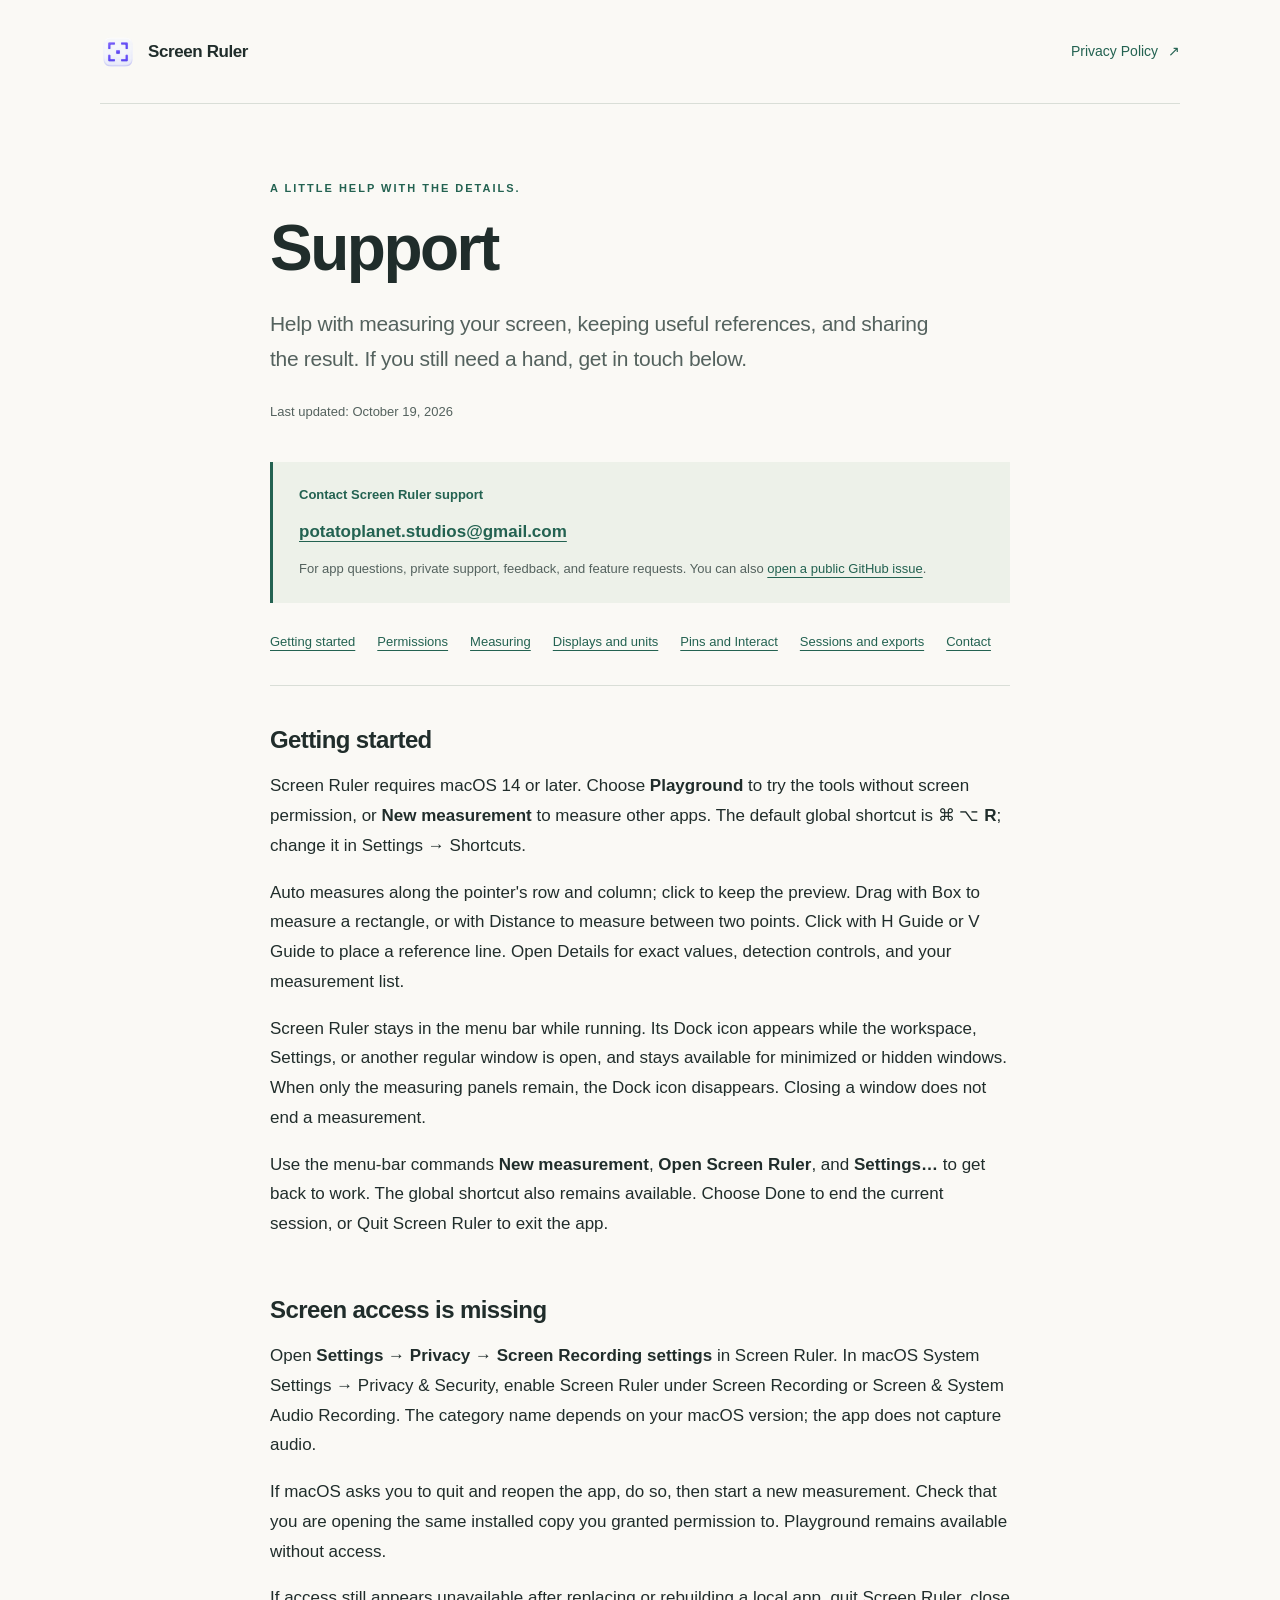
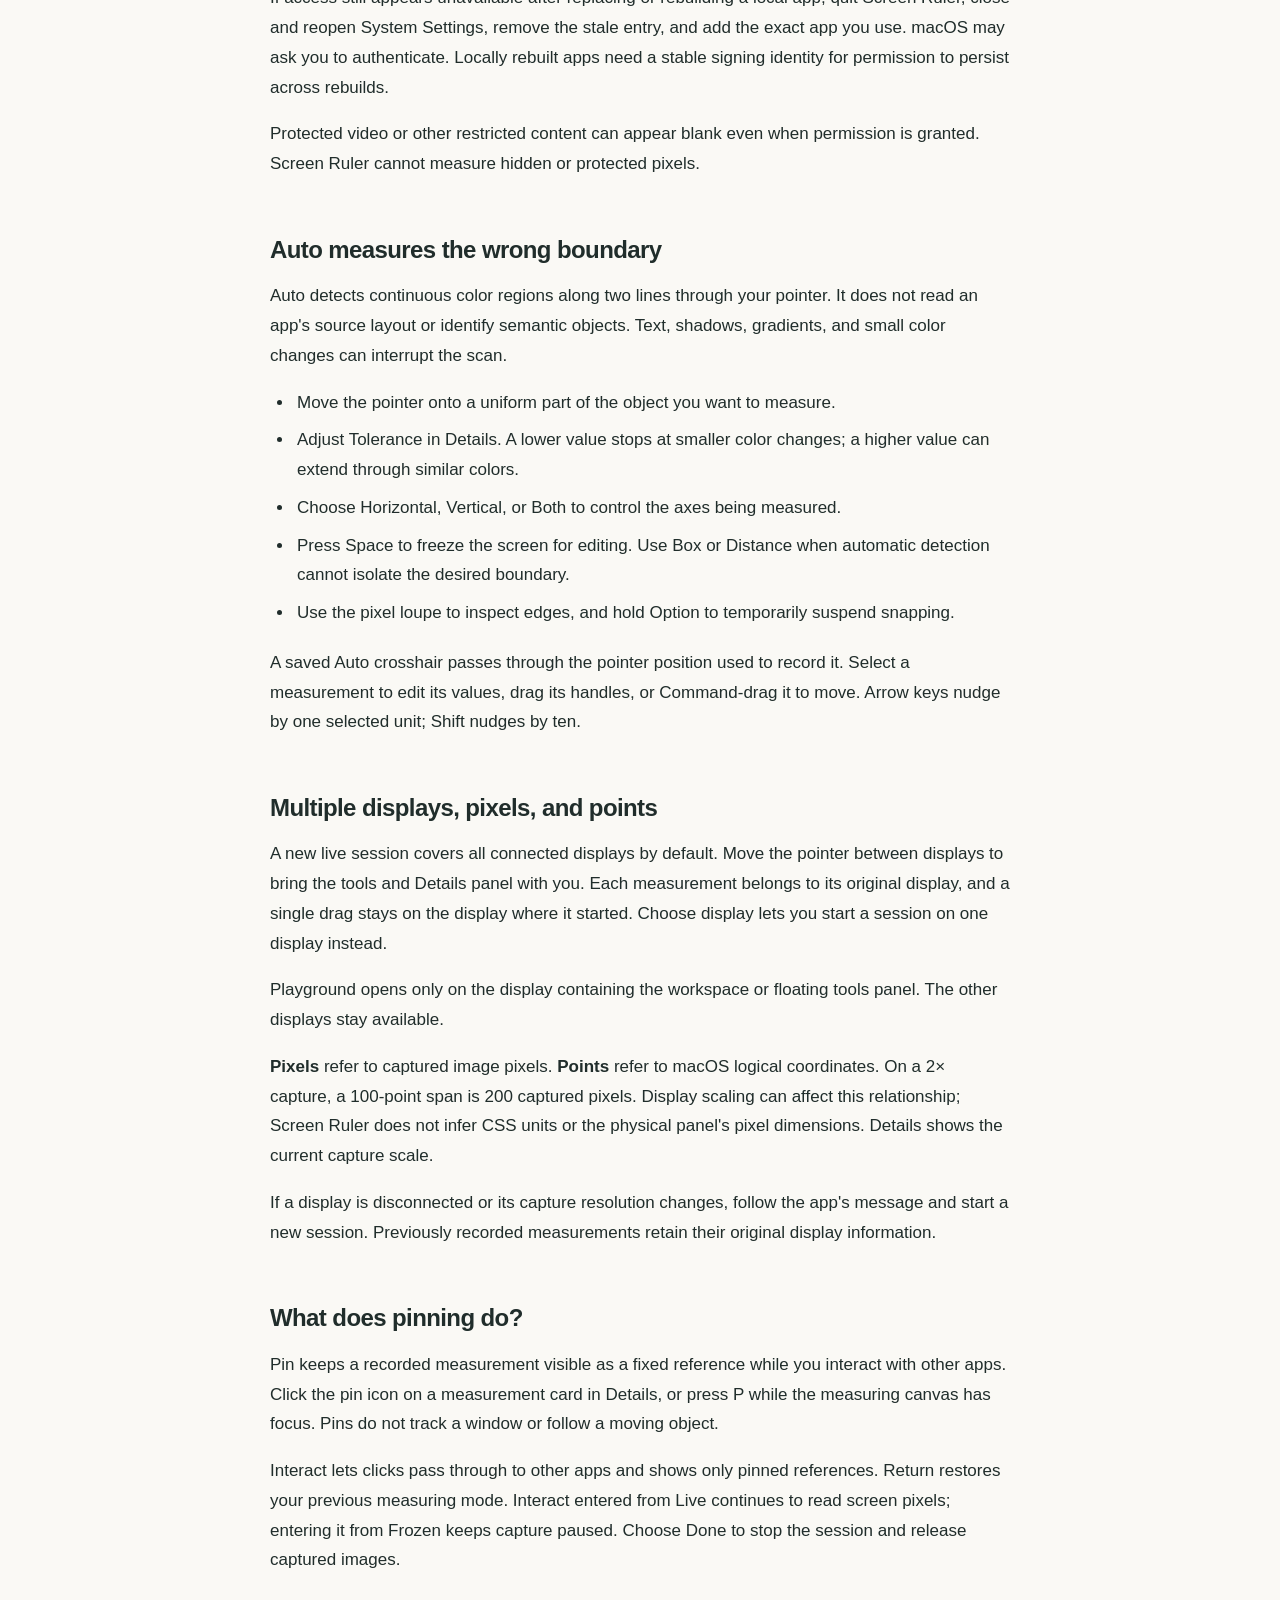
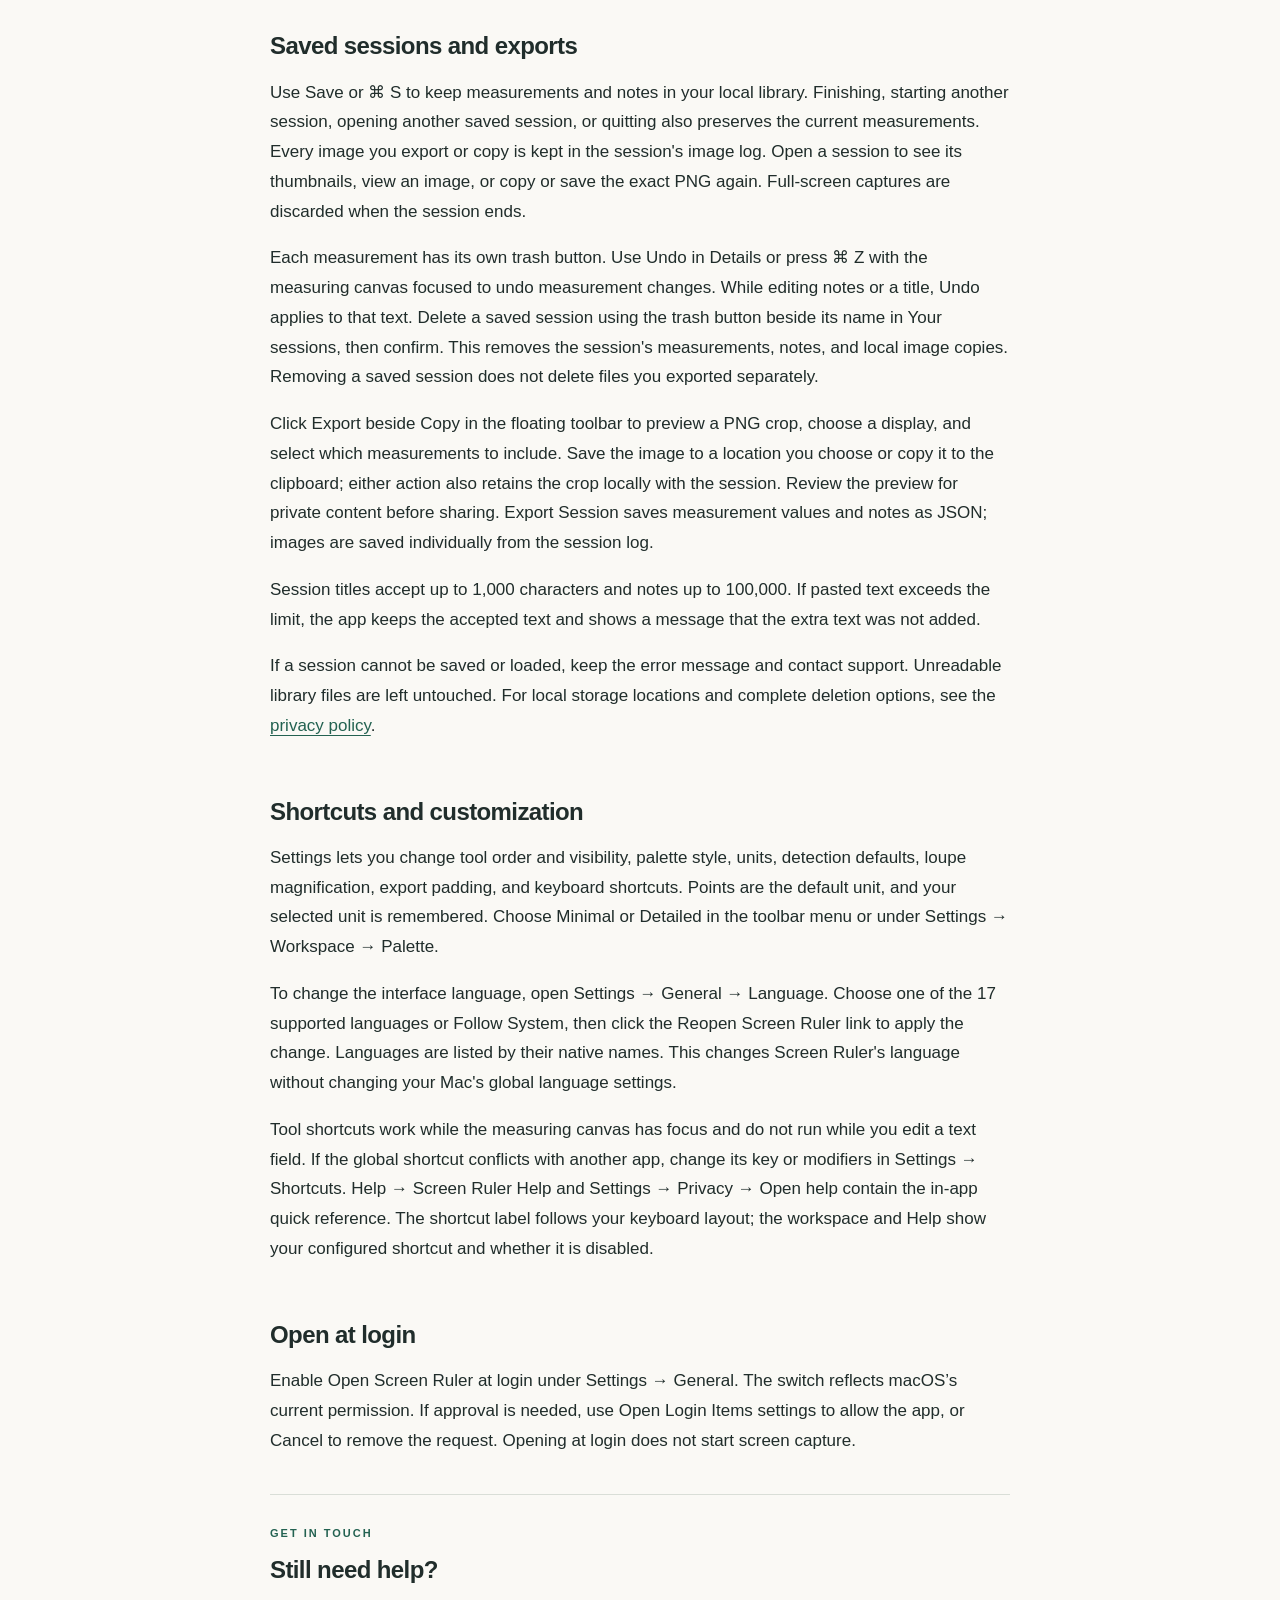
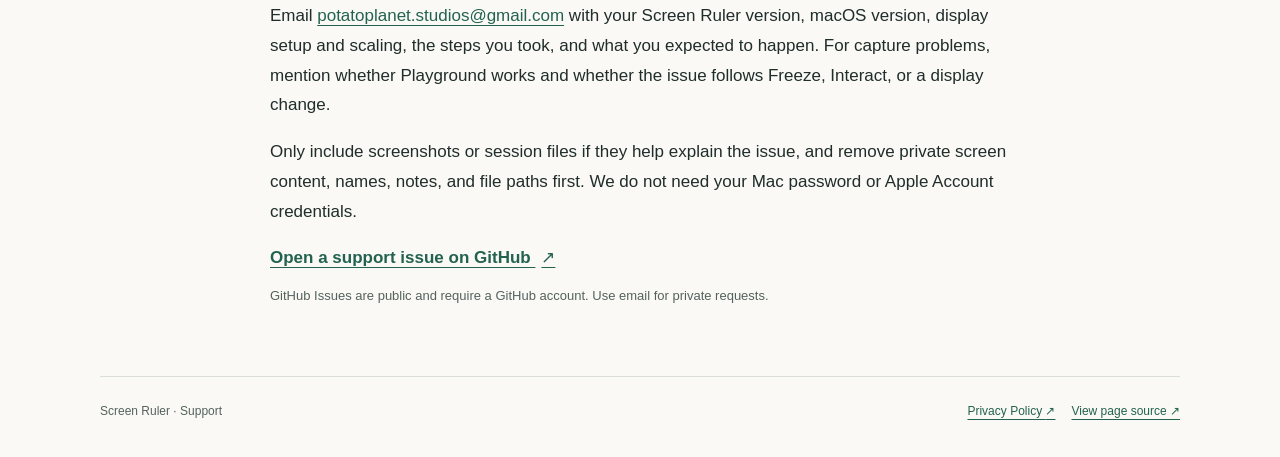
==== support.html @ a97a61b5 "Update support instructions for Details and review fixes" ====
<!doctype html>
<html lang="en">
  <head>
    <meta charset="utf-8">
    <meta name="viewport" content="width=device-width, initial-scale=1">
    <meta name="description" content="Get help with Screen Ruler for macOS: screen permissions, automatic measurements, multiple displays, pins, saved sessions, and exports.">
    <meta name="color-scheme" content="light">
    <title>Support · Screen Ruler</title>
    <link rel="canonical" href="https://potatoplaneta.github.io/screen-ruler-privacy/support.html">
    <link rel="icon" type="image/png" sizes="32x32" href="favicon-32.png?v=datum-1">
    <link rel="icon" type="image/png" sizes="16x16" href="favicon-16.png?v=datum-1">
    <link rel="stylesheet" href="styles.css">
  </head>
  <body>
    <a class="skip-link" href="#support">Skip to support</a>
    <header class="site-header">
      <a class="brand" href="./" aria-label="Screen Ruler privacy policy home">
        <img src="app-icon.png?v=datum-1" srcset="app-icon.png?v=datum-1 1x, app-icon-512.png?v=datum-1 2x" alt="" width="36" height="36">
        <span>Screen Ruler</span>
      </a>
      <a class="header-link" href="./">Privacy Policy <span aria-hidden="true">↗</span></a>
    </header>
    <main id="support">
      <div class="introduction">
        <p class="eyebrow">A LITTLE HELP WITH THE DETAILS.</p>
        <h1>Support</h1>
        <p class="lead">Help with measuring your screen, keeping useful references, and sharing the result. If you still need a hand, get in touch below.</p>
        <p class="updated">Last updated: <time datetime="2026-10-19">October 19, 2026</time></p>
      </div>
      <aside class="overview" aria-label="Contact support">
        <p>Contact Screen Ruler support</p>
        <a class="contact-link" href="mailto:potatoplanet.studios@gmail.com?subject=Screen%20Ruler%20support">potatoplanet.studios@gmail.com</a>
        <p class="contact-note">For app questions, private support, feedback, and feature requests. You can also <a href="https://github.com/potatoplaneta/screen-ruler-privacy/issues/new?title=Screen%20Ruler%20support">open a public GitHub issue</a>.</p>
      </aside>
      <nav class="contents" aria-label="Support topics">
        <a href="#getting-started">Getting started</a>
        <a href="#permissions">Permissions</a>
        <a href="#measurement">Measuring</a>
        <a href="#displays">Displays and units</a>
        <a href="#pins">Pins and Interact</a>
        <a href="#sessions">Sessions and exports</a>
        <a href="#contact">Contact</a>
      </nav>
      <section id="getting-started">
        <h2>Getting started</h2>
        <p>Screen Ruler requires macOS 14 or later. Choose <strong>Playground</strong> to try the tools without screen permission, or <strong>New measurement</strong> to measure other apps. The default global shortcut is <strong>⌘ ⌥ R</strong>; change it in Settings → Shortcuts.</p>
        <p>Auto measures along the pointer's row and column; click to keep the preview. Drag with Box to measure a rectangle, or with Distance to measure between two points. Click with H Guide or V Guide to place a reference line. Open Details for exact values, detection controls, and your measurement list.</p>
        <p>Screen Ruler stays in the menu bar while running. Its Dock icon appears while the workspace, Settings, or another regular window is open, and stays available for minimized or hidden windows. When only the measuring panels remain, the Dock icon disappears. Closing a window does not end a measurement.</p>
        <p>Use the menu-bar commands <strong>New measurement</strong>, <strong>Open Screen Ruler</strong>, and <strong>Settings…</strong> to get back to work. The global shortcut also remains available. Choose Done to end the current session, or Quit Screen Ruler to exit the app.</p>
      </section>
      <section id="permissions">
        <h2>Screen access is missing</h2>
        <p>Open <strong>Settings → Privacy → Screen Recording settings</strong> in Screen Ruler. In macOS System Settings → Privacy &amp; Security, enable Screen Ruler under Screen Recording or Screen &amp; System Audio Recording. The category name depends on your macOS version; the app does not capture audio.</p>
        <p>If macOS asks you to quit and reopen the app, do so, then start a new measurement. Check that you are opening the same installed copy you granted permission to. Playground remains available without access.</p>
        <p>If access still appears unavailable after replacing or rebuilding a local app, quit Screen Ruler, close and reopen System Settings, remove the stale entry, and add the exact app you use. macOS may ask you to authenticate. Locally rebuilt apps need a stable signing identity for permission to persist across rebuilds.</p>
        <p>Protected video or other restricted content can appear blank even when permission is granted. Screen Ruler cannot measure hidden or protected pixels.</p>
      </section>
      <section id="measurement">
        <h2>Auto measures the wrong boundary</h2>
        <p>Auto detects continuous color regions along two lines through your pointer. It does not read an app's source layout or identify semantic objects. Text, shadows, gradients, and small color changes can interrupt the scan.</p>
        <ul>
          <li>Move the pointer onto a uniform part of the object you want to measure.</li>
          <li>Adjust Tolerance in Details. A lower value stops at smaller color changes; a higher value can extend through similar colors.</li>
          <li>Choose Horizontal, Vertical, or Both to control the axes being measured.</li>
          <li>Press Space to freeze the screen for editing. Use Box or Distance when automatic detection cannot isolate the desired boundary.</li>
          <li>Use the pixel loupe to inspect edges, and hold Option to temporarily suspend snapping.</li>
        </ul>
        <p>A saved Auto crosshair passes through the pointer position used to record it. Select a measurement to edit its values, drag its handles, or Command-drag it to move. Arrow keys nudge by one selected unit; Shift nudges by ten.</p>
      </section>
      <section id="displays">
        <h2>Multiple displays, pixels, and points</h2>
        <p>A new live session covers all connected displays by default. Move the pointer between displays to bring the tools and Details panel with you. Each measurement belongs to its original display, and a single drag stays on the display where it started. Choose display lets you start a session on one display instead.</p>
        <p>Playground opens only on the display containing the workspace or floating tools panel. The other displays stay available.</p>
        <p><strong>Pixels</strong> refer to captured image pixels. <strong>Points</strong> refer to macOS logical coordinates. On a 2× capture, a 100-point span is 200 captured pixels. Display scaling can affect this relationship; Screen Ruler does not infer CSS units or the physical panel's pixel dimensions. Details shows the current capture scale.</p>
        <p>If a display is disconnected or its capture resolution changes, follow the app's message and start a new session. Previously recorded measurements retain their original display information.</p>
      </section>
      <section id="pins">
        <h2>What does pinning do?</h2>
        <p>Pin keeps a recorded measurement visible as a fixed reference while you interact with other apps. Click the pin icon on a measurement card in Details, or press P while the measuring canvas has focus. Pins do not track a window or follow a moving object.</p>
        <p>Interact lets clicks pass through to other apps and shows only pinned references. Return restores your previous measuring mode. Interact entered from Live continues to read screen pixels; entering it from Frozen keeps capture paused. Choose Done to stop the session and release captured images.</p>
      </section>
      <section id="sessions">
        <h2>Saved sessions and exports</h2>
        <p>Use Save or ⌘ S to keep measurements and notes in your local library. Finishing, starting another session, opening another saved session, or quitting also preserves the current measurements. Every image you export or copy is kept in the session's image log. Open a session to see its thumbnails, view an image, or copy or save the exact PNG again. Full-screen captures are discarded when the session ends.</p>
        <p>Each measurement has its own trash button. Use Undo in Details or press ⌘ Z with the measuring canvas focused to undo measurement changes. While editing notes or a title, Undo applies to that text. Delete a saved session using the trash button beside its name in Your sessions, then confirm. This removes the session's measurements, notes, and local image copies. Removing a saved session does not delete files you exported separately.</p>
        <p>Click Export beside Copy in the floating toolbar to preview a PNG crop, choose a display, and select which measurements to include. Save the image to a location you choose or copy it to the clipboard; either action also retains the crop locally with the session. Review the preview for private content before sharing. Export Session saves measurement values and notes as JSON; images are saved individually from the session log.</p>
        <p>Session titles accept up to 1,000 characters and notes up to 100,000. If pasted text exceeds the limit, the app keeps the accepted text and shows a message that the extra text was not added.</p>
        <p>If a session cannot be saved or loaded, keep the error message and contact support. Unreadable library files are left untouched. For local storage locations and complete deletion options, see the <a href="./#your-choices">privacy policy</a>.</p>
      </section>
      <section id="shortcuts">
        <h2>Shortcuts and customization</h2>
        <p>Settings lets you change tool order and visibility, palette style, units, detection defaults, loupe magnification, export padding, and keyboard shortcuts. Points are the default unit, and your selected unit is remembered. Choose Minimal or Detailed in the toolbar menu or under Settings → Workspace → Palette.</p>
        <p>To change the interface language, open Settings → General → Language. Choose one of the 17 supported languages or Follow System, then click the Reopen Screen Ruler link to apply the change. Languages are listed by their native names. This changes Screen Ruler's language without changing your Mac's global language settings.</p>
        <p>Tool shortcuts work while the measuring canvas has focus and do not run while you edit a text field. If the global shortcut conflicts with another app, change its key or modifiers in Settings → Shortcuts. Help → Screen Ruler Help and Settings → Privacy → Open help contain the in-app quick reference. The shortcut label follows your keyboard layout; the workspace and Help show your configured shortcut and whether it is disabled.</p>
      </section>
      <section id="login">
        <h2>Open at login</h2>
        <p>Enable Open Screen Ruler at login under Settings → General. The switch reflects macOS’s current permission. If approval is needed, use Open Login Items settings to allow the app, or Cancel to remove the request. Opening at login does not start screen capture.</p>
      </section>
      <section id="contact" class="contact">
        <p class="eyebrow">GET IN TOUCH</p>
        <h2>Still need help?</h2>
        <p>Email <a href="mailto:potatoplanet.studios@gmail.com?subject=Screen%20Ruler%20support">potatoplanet.studios@gmail.com</a> with your Screen Ruler version, macOS version, display setup and scaling, the steps you took, and what you expected to happen. For capture problems, mention whether Playground works and whether the issue follows Freeze, Interact, or a display change.</p>
        <p>Only include screenshots or session files if they help explain the issue, and remove private screen content, names, notes, and file paths first. We do not need your Mac password or Apple Account credentials.</p>
        <a class="contact-link" href="https://github.com/potatoplaneta/screen-ruler-privacy/issues/new?title=Screen%20Ruler%20support">Open a support issue on GitHub <span aria-hidden="true">↗</span></a>
        <p class="contact-note">GitHub Issues are public and require a GitHub account. Use email for private requests.</p>
      </section>
    </main>
    <footer class="site-footer">
      <span>Screen Ruler · Support</span>
      <div class="footer-links">
        <a href="./">Privacy Policy <span aria-hidden="true">↗</span></a>
        <a href="https://github.com/potatoplaneta/screen-ruler-privacy">View page source <span aria-hidden="true">↗</span></a>
      </div>
    </footer>
  </body>
</html>
---- styles.css ----
:root {
  color-scheme: light;
  --paper: #faf9f5;
  --ink: #202d2b;
  --muted: #54625e;
  --accent: #236251;
  --line: #d9ded7;
  font-family: -apple-system, BlinkMacSystemFont, "Segoe UI", sans-serif;
  background: var(--paper);
  color: var(--ink);
  font-synthesis: none;
}

* { box-sizing: border-box; }
body { margin: 0; font-size: 17px; line-height: 1.75; }
a { color: var(--accent); text-underline-offset: 4px; text-decoration-thickness: 1px; }
a:hover { text-decoration-thickness: 2px; }
a:focus-visible { outline: 3px solid var(--accent); outline-offset: 5px; border-radius: 2px; }
.site-header, .site-footer { width: min(1080px, calc(100% - 64px)); margin: 0 auto; display: flex; align-items: center; justify-content: space-between; gap: 24px; }
.site-header { min-height: 104px; border-bottom: 1px solid var(--line); }
.brand { display: inline-flex; align-items: center; gap: 12px; color: var(--ink); font-weight: 650; letter-spacing: -.4px; text-decoration: none; }
.brand img { display: block; }
.header-link { font-size: 14px; text-decoration: none; }
.header-link span, .contact-link span { margin-left: 6px; }
main { width: min(740px, calc(100% - 48px)); margin: 0 auto; }
.introduction { padding-top: 76px; }
.eyebrow { margin: 0 0 16px; color: var(--accent); font-size: 11px; line-height: 1.5; font-weight: 750; letter-spacing: 2px; }
h1 { margin: 0 0 24px; font-size: clamp(40px, 7vw, 64px); line-height: 1.1; font-weight: 650; letter-spacing: -2.5px; }
.lead { max-width: 690px; margin: 0 0 25px; color: var(--muted); font-size: 21px; line-height: 1.65; letter-spacing: -.3px; }
.updated { margin: 0; color: var(--muted); font-size: 13px; }
.overview { margin: 38px 0 28px; padding: 22px 26px; background: #edf1e9; border-left: 3px solid var(--accent); }
.overview > p:first-child { margin: 0 0 10px; font-size: 13px; font-weight: 750; color: var(--accent); }
.overview .contact-note { margin: 12px 0 0; }
.overview ul { margin: 0; padding-left: 20px; font-size: 15px; }
.overview li { padding-left: 2px; margin: 4px 0; }
.contents { display: flex; flex-wrap: wrap; gap: 10px 22px; padding: 0 0 31px; border-bottom: 1px solid var(--line); font-size: 13px; }
section { padding-top: 38px; scroll-margin-top: 24px; }
h2 { margin: 0 0 15px; font-size: 24px; font-weight: 650; line-height: 1.35; letter-spacing: -.6px; }
section p { margin: 0 0 17px; }
section ul { margin: 0 0 20px; padding-left: 24px; }
section li { margin: 8px 0; padding-left: 3px; }
strong { font-weight: 650; }
code { font-size: .83em; font-family: ui-monospace, SFMono-Regular, Consolas, monospace; background: #eceee8; border-radius: 3px; padding: 2px 4px; overflow-wrap: anywhere; }
.contact { margin: 39px 0 68px; padding: 30px 0 0; border-top: 1px solid var(--line); }
.contact .eyebrow { margin-bottom: 12px; }
.contact-link { display: inline-block; font-weight: 650; }
.contact-note { margin-top: 12px; color: var(--muted); font-size: 13px; }
.site-footer { padding: 24px 0 35px; border-top: 1px solid var(--line); color: var(--muted); font-size: 12px; }
.footer-links { display: flex; flex-wrap: wrap; gap: 16px; }
.skip-link { position: absolute; top: 12px; left: 16px; padding: 8px 12px; z-index: 1; background: var(--paper); transform: translateY(-160%); }
.skip-link:focus { transform: translateY(0); }

@media (max-width: 600px) {
  body { font-size: 16px; }
  .site-header, .site-footer { width: calc(100% - 40px); }
  .site-header { min-height: 85px; gap: 12px; }
  .brand { font-size: 15px; gap: 9px; }
  .brand img { width: 29px; height: 29px; }
  .header-link { font-size: 12px; }
  main { width: calc(100% - 40px); }
  .introduction { padding-top: 46px; }
  h1 { letter-spacing: -1.7px; }
  .lead { font-size: 18px; }
  .overview { padding: 18px 20px; }
  h2 { font-size: 22px; }
  .contents { gap: 10px 19px; }
  .site-footer { align-items: flex-start; flex-direction: column; gap: 8px; }
}

@media print {
  :root { background: white; color: black; }
  body { font-size: 11pt; line-height: 1.5; }
  main { width: 100%; }
  .site-header, .site-footer, .contents, .skip-link { display: none; }
  .introduction { padding-top: 0; }
  h1 { font-size: 30pt; }
  .lead { font-size: 13pt; }
  section { padding-top: 18px; }
  h2 { font-size: 15pt; break-after: avoid; }
  .overview { break-inside: avoid; }
  a { color: black; }
  .contact { margin-bottom: 0; }
}
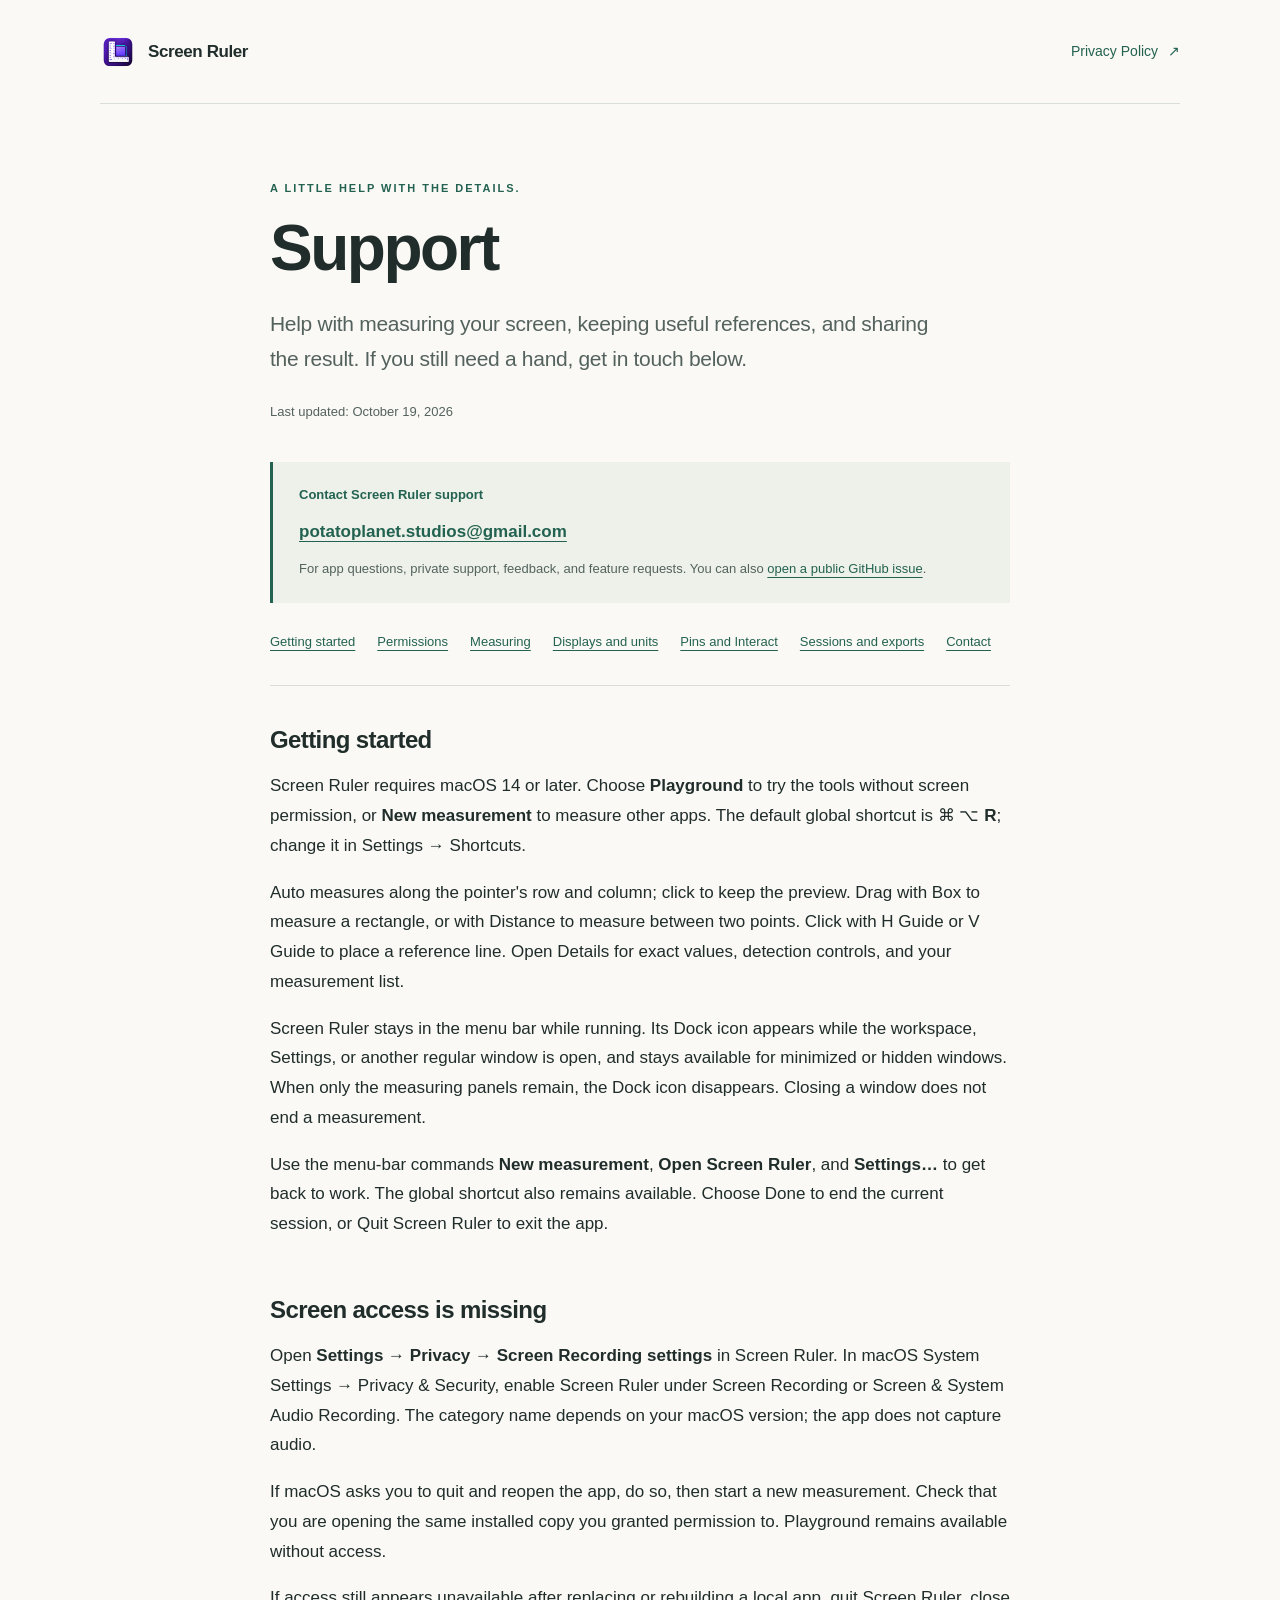
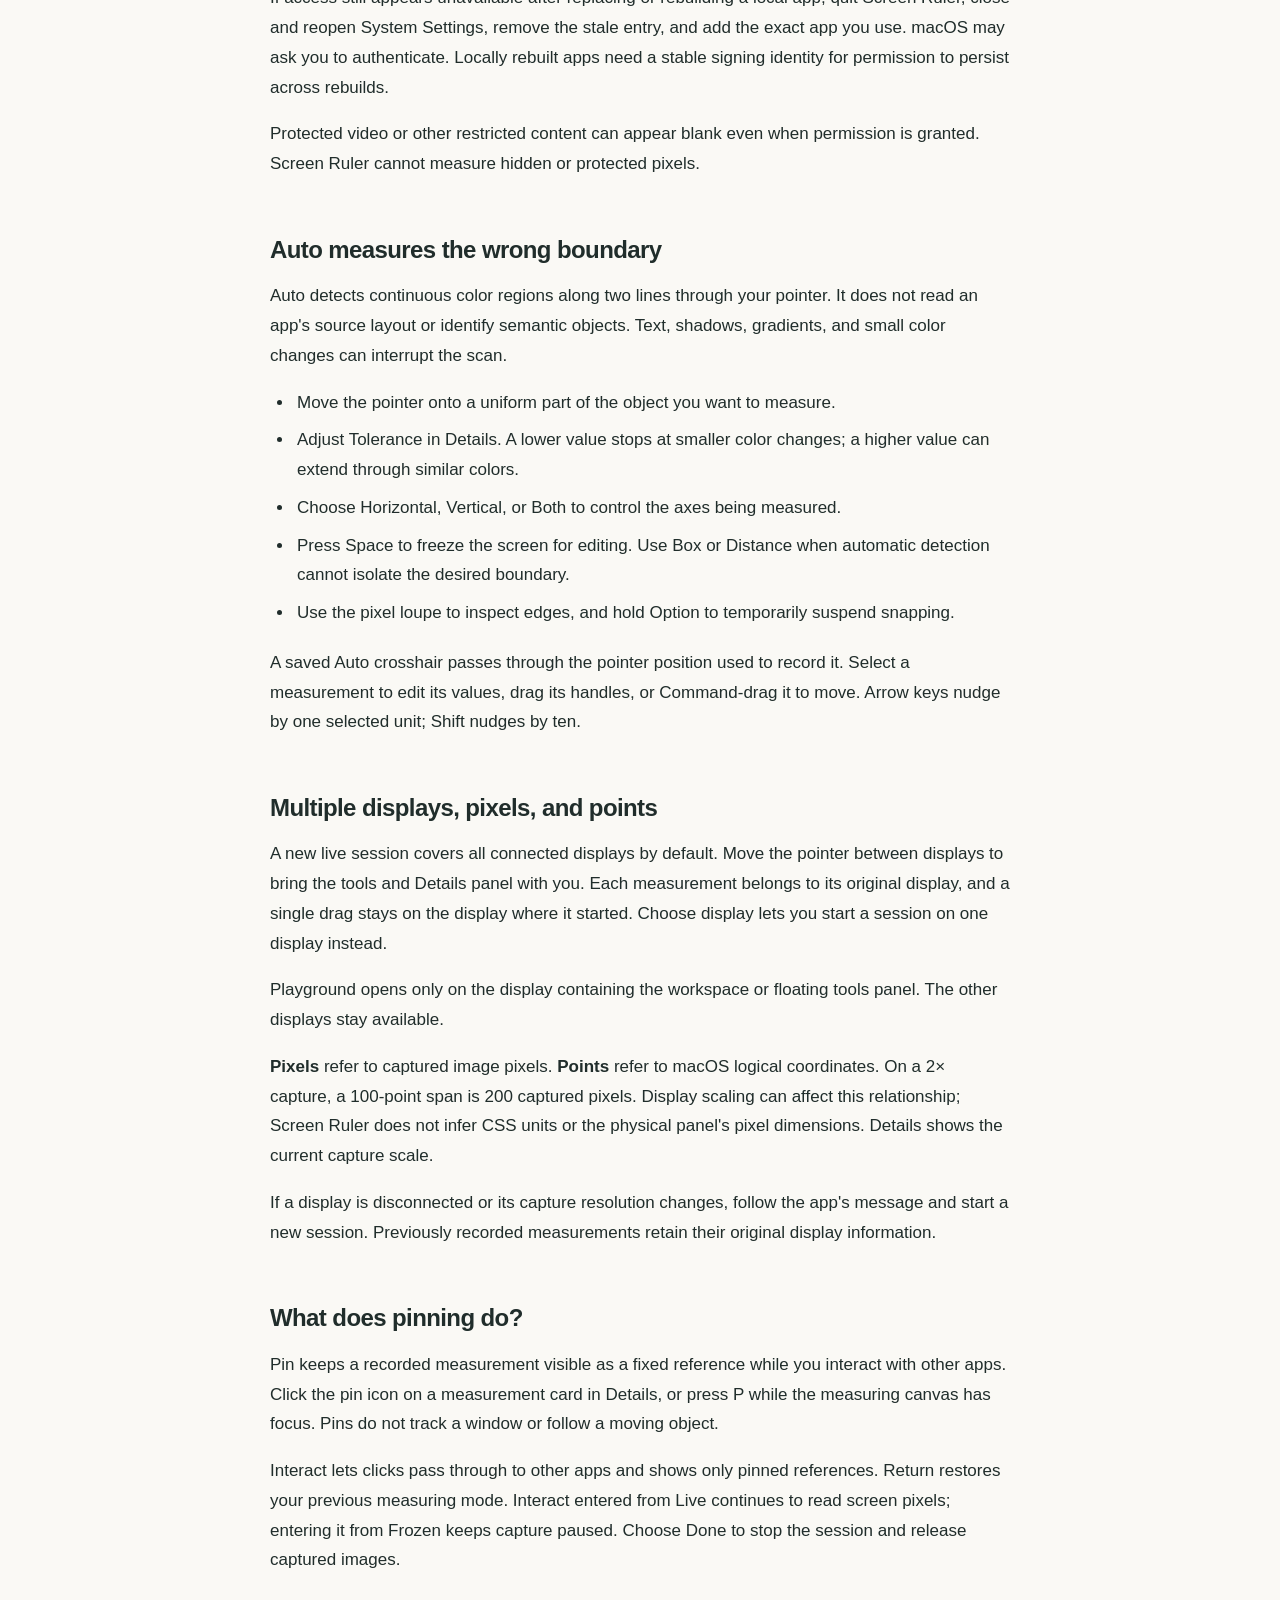
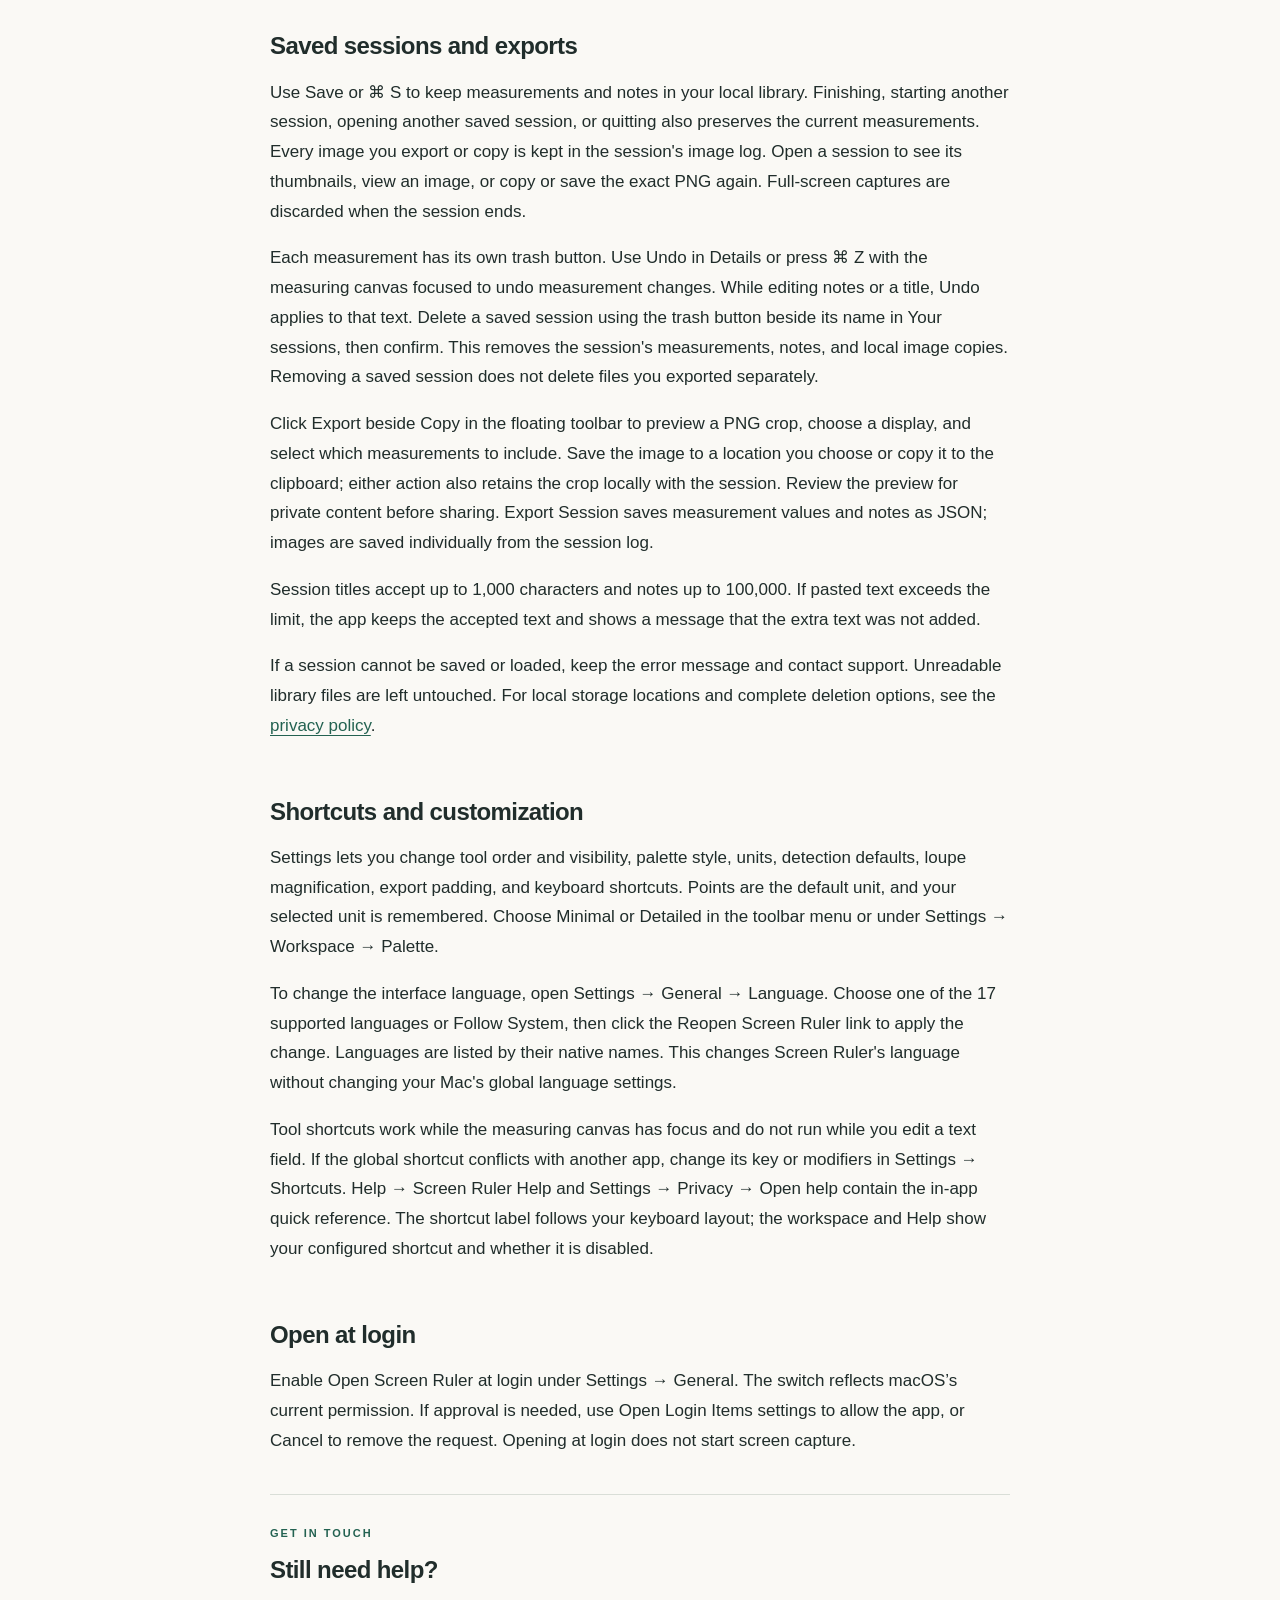
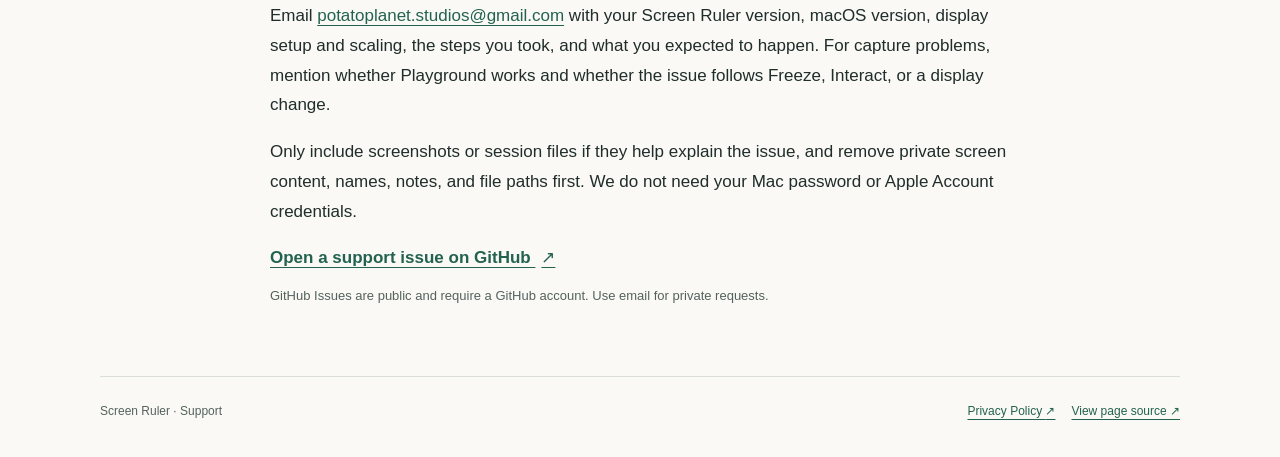
==== commit be268242: "Update site artwork to the balanced Datum Corner app icon Use the matching production 256/512 px ico" ====
--- a/support.html
+++ b/support.html
@@ -7,15 +7,15 @@
     <meta name="color-scheme" content="light">
     <title>Support · Screen Ruler</title>
     <link rel="canonical" href="https://potatoplaneta.github.io/screen-ruler-privacy/support.html">
-    <link rel="icon" type="image/png" sizes="32x32" href="favicon-32.png?v=datum-1">
-    <link rel="icon" type="image/png" sizes="16x16" href="favicon-16.png?v=datum-1">
+    <link rel="icon" type="image/png" sizes="32x32" href="favicon-32.png?v=datum-corner-2d">
+    <link rel="icon" type="image/png" sizes="16x16" href="favicon-16.png?v=datum-corner-2d">
     <link rel="stylesheet" href="styles.css">
   </head>
   <body>
     <a class="skip-link" href="#support">Skip to support</a>
     <header class="site-header">
       <a class="brand" href="./" aria-label="Screen Ruler privacy policy home">
-        <img src="app-icon.png?v=datum-1" srcset="app-icon.png?v=datum-1 1x, app-icon-512.png?v=datum-1 2x" alt="" width="36" height="36">
+        <img src="app-icon.png?v=datum-corner-2d" srcset="app-icon.png?v=datum-corner-2d 1x, app-icon-512.png?v=datum-corner-2d 2x" alt="" width="36" height="36">
         <span>Screen Ruler</span>
       </a>
       <a class="header-link" href="./">Privacy Policy <span aria-hidden="true">↗</span></a>
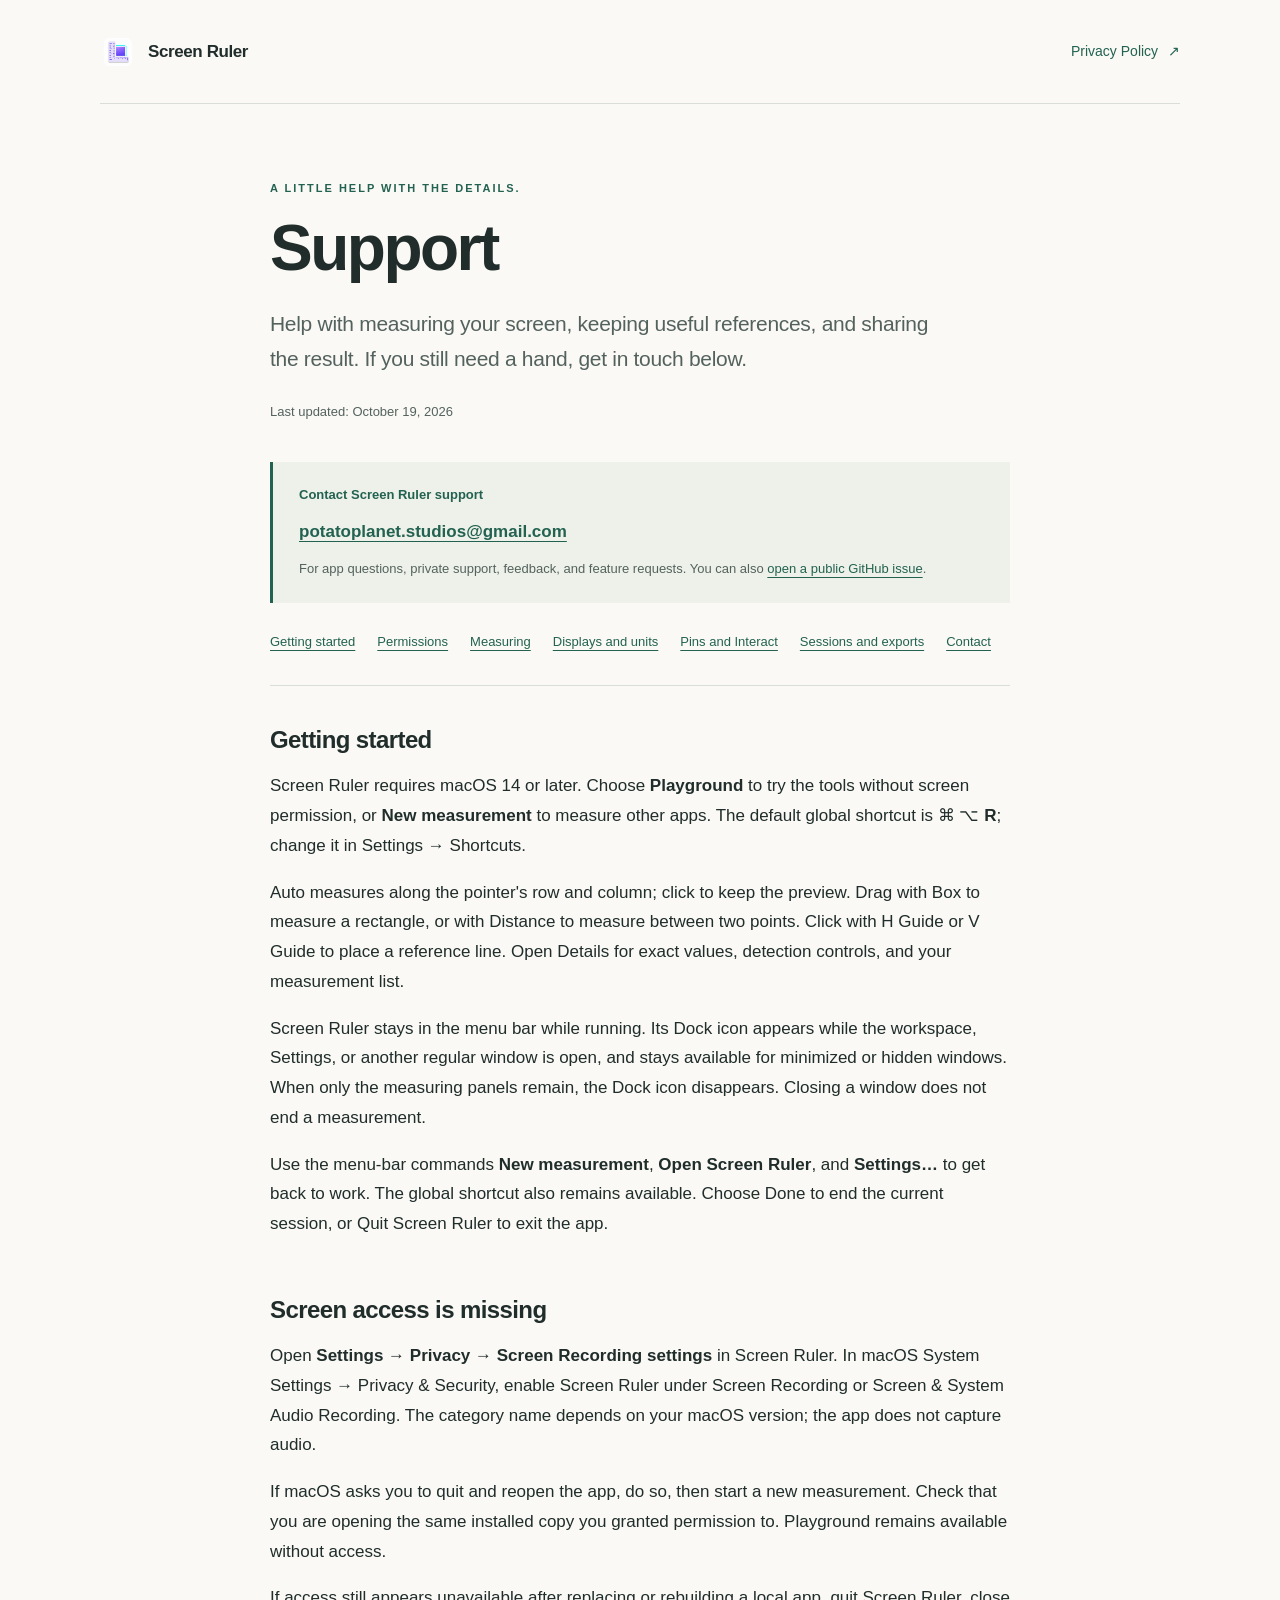
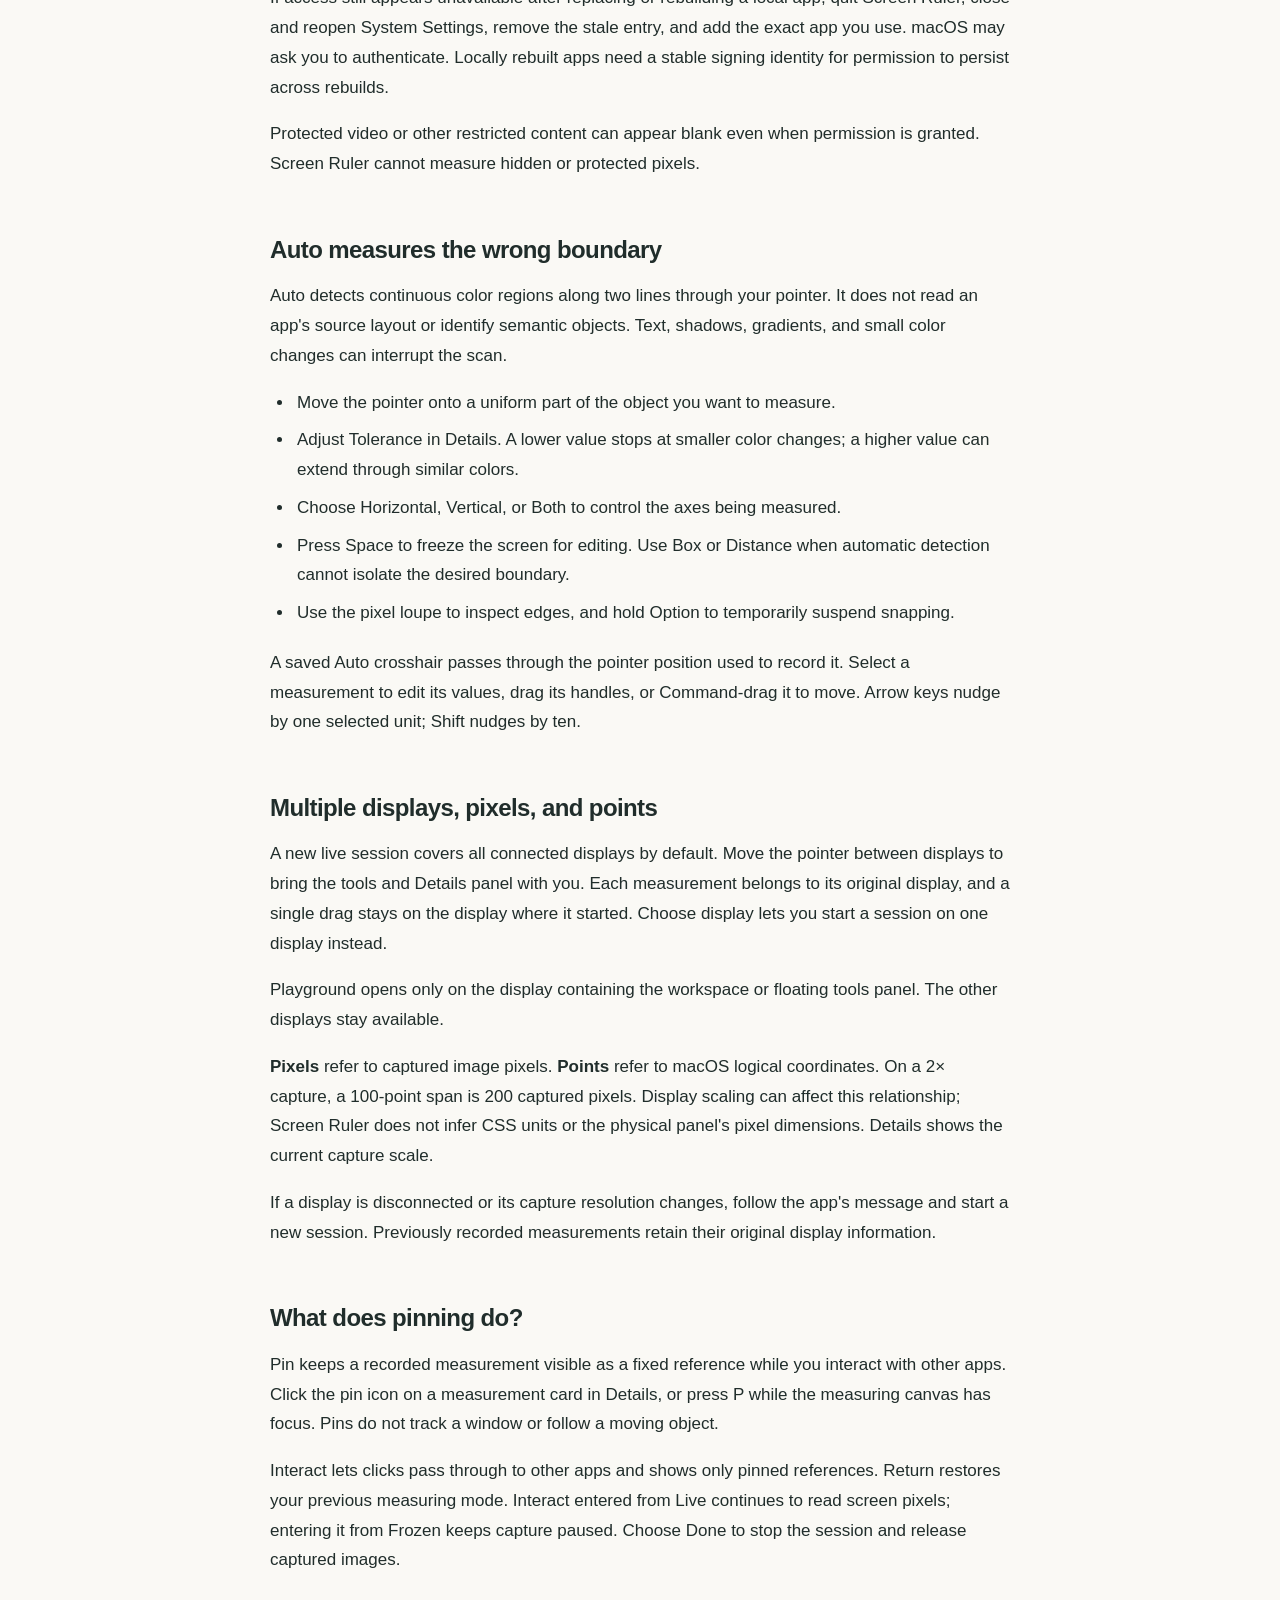
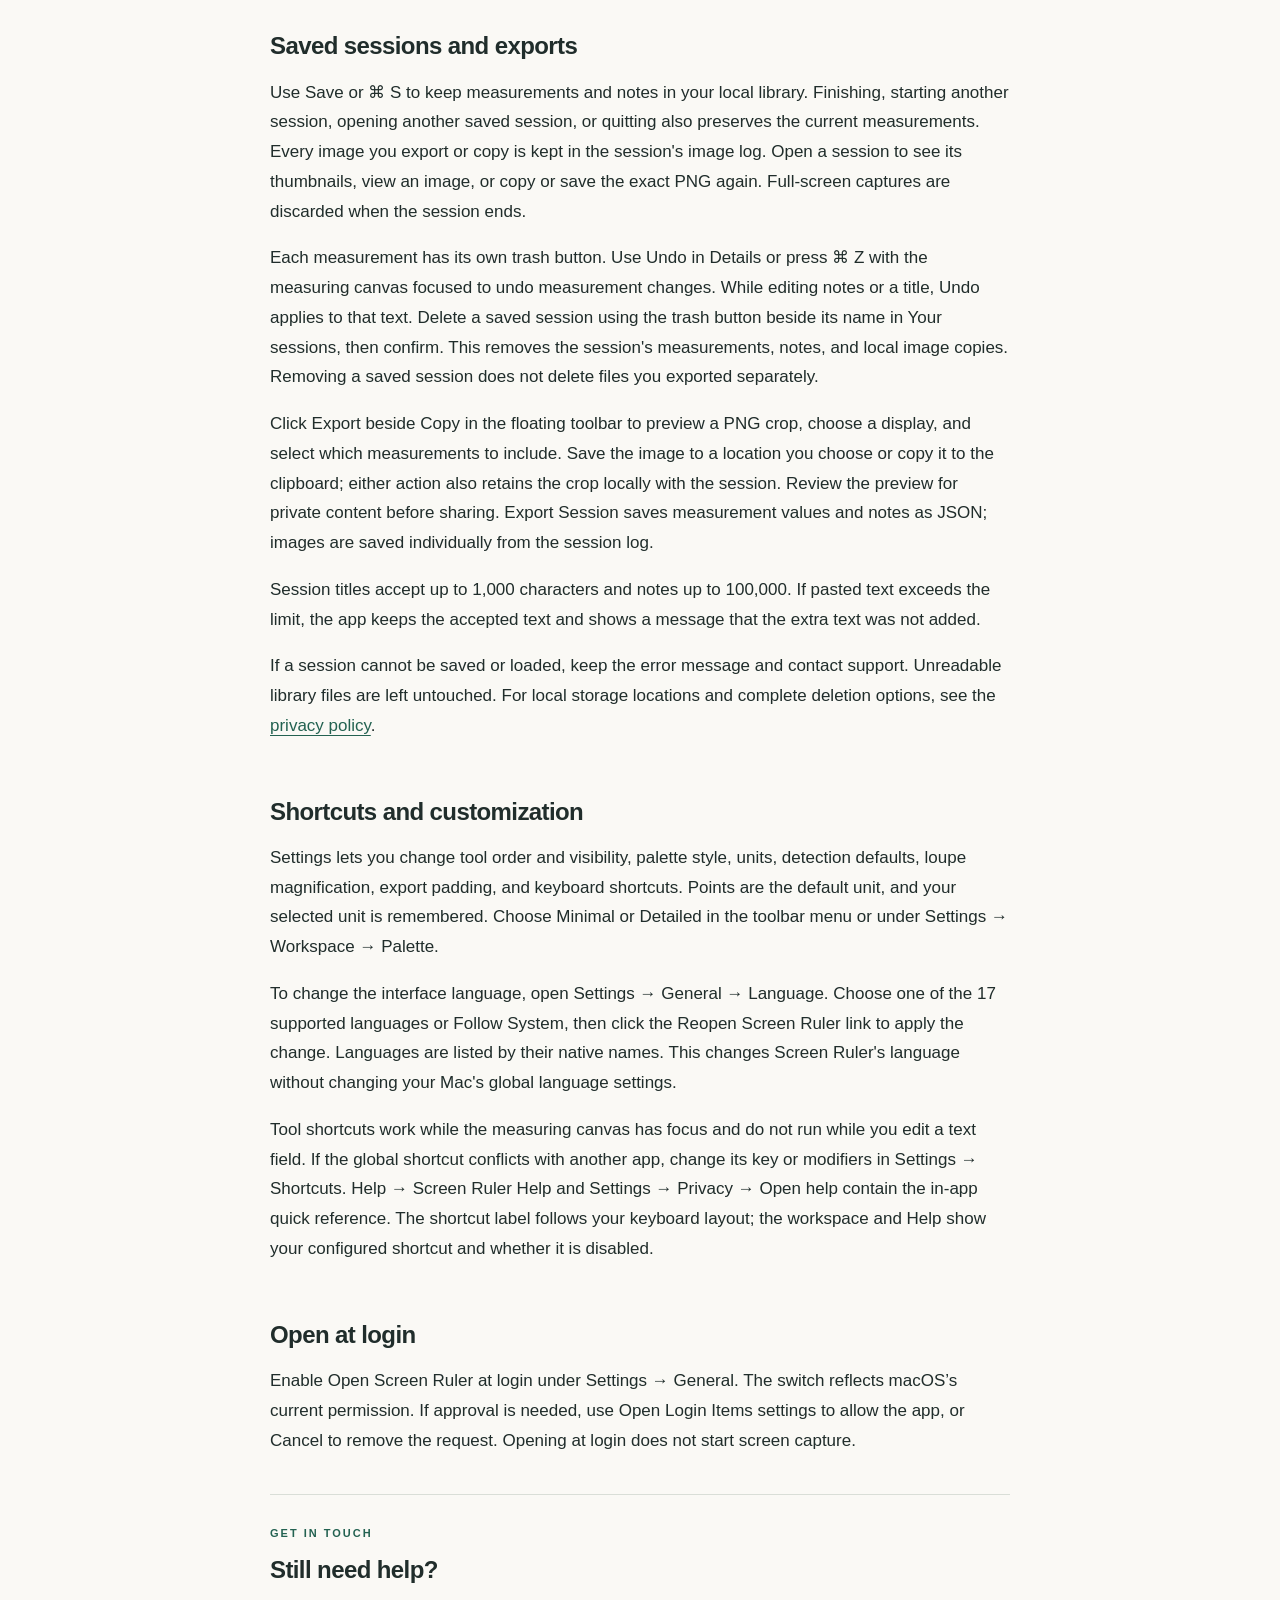
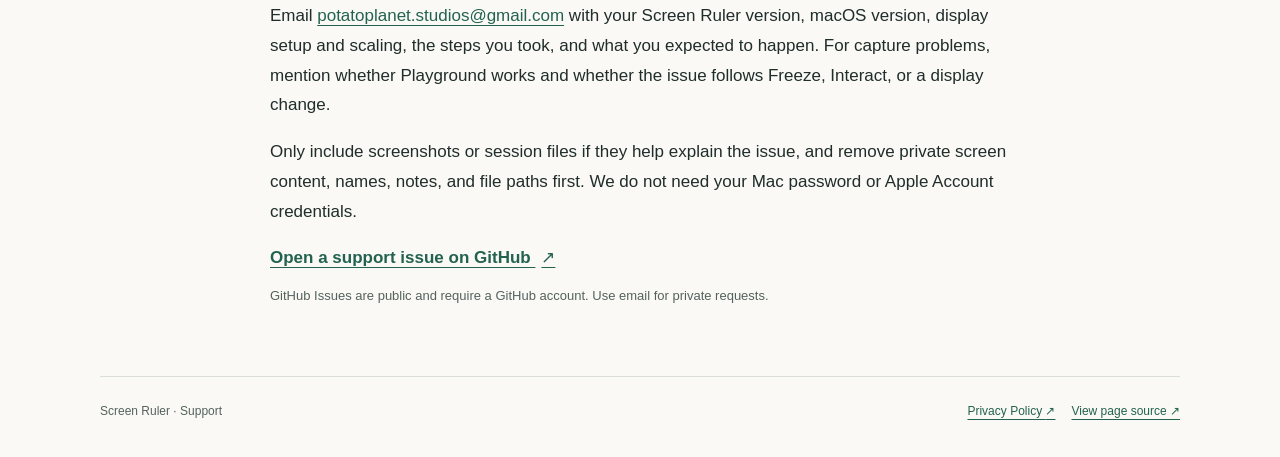
==== commit d5f33089: "Match website icons to the white and lavender app artwork Replace icons and favicons with the curren" ====
--- a/support.html
+++ b/support.html
@@ -7,15 +7,15 @@
     <meta name="color-scheme" content="light">
     <title>Support · Screen Ruler</title>
     <link rel="canonical" href="https://potatoplaneta.github.io/screen-ruler-privacy/support.html">
-    <link rel="icon" type="image/png" sizes="32x32" href="favicon-32.png?v=datum-corner-2d">
-    <link rel="icon" type="image/png" sizes="16x16" href="favicon-16.png?v=datum-corner-2d">
+    <link rel="icon" type="image/png" sizes="32x32" href="favicon-32.png?v=datum-corner-2e">
+    <link rel="icon" type="image/png" sizes="16x16" href="favicon-16.png?v=datum-corner-2e">
     <link rel="stylesheet" href="styles.css">
   </head>
   <body>
     <a class="skip-link" href="#support">Skip to support</a>
     <header class="site-header">
       <a class="brand" href="./" aria-label="Screen Ruler privacy policy home">
-        <img src="app-icon.png?v=datum-corner-2d" srcset="app-icon.png?v=datum-corner-2d 1x, app-icon-512.png?v=datum-corner-2d 2x" alt="" width="36" height="36">
+        <img src="app-icon.png?v=datum-corner-2e" srcset="app-icon.png?v=datum-corner-2e 1x, app-icon-512.png?v=datum-corner-2e 2x" alt="" width="36" height="36">
         <span>Screen Ruler</span>
       </a>
       <a class="header-link" href="./">Privacy Policy <span aria-hidden="true">↗</span></a>
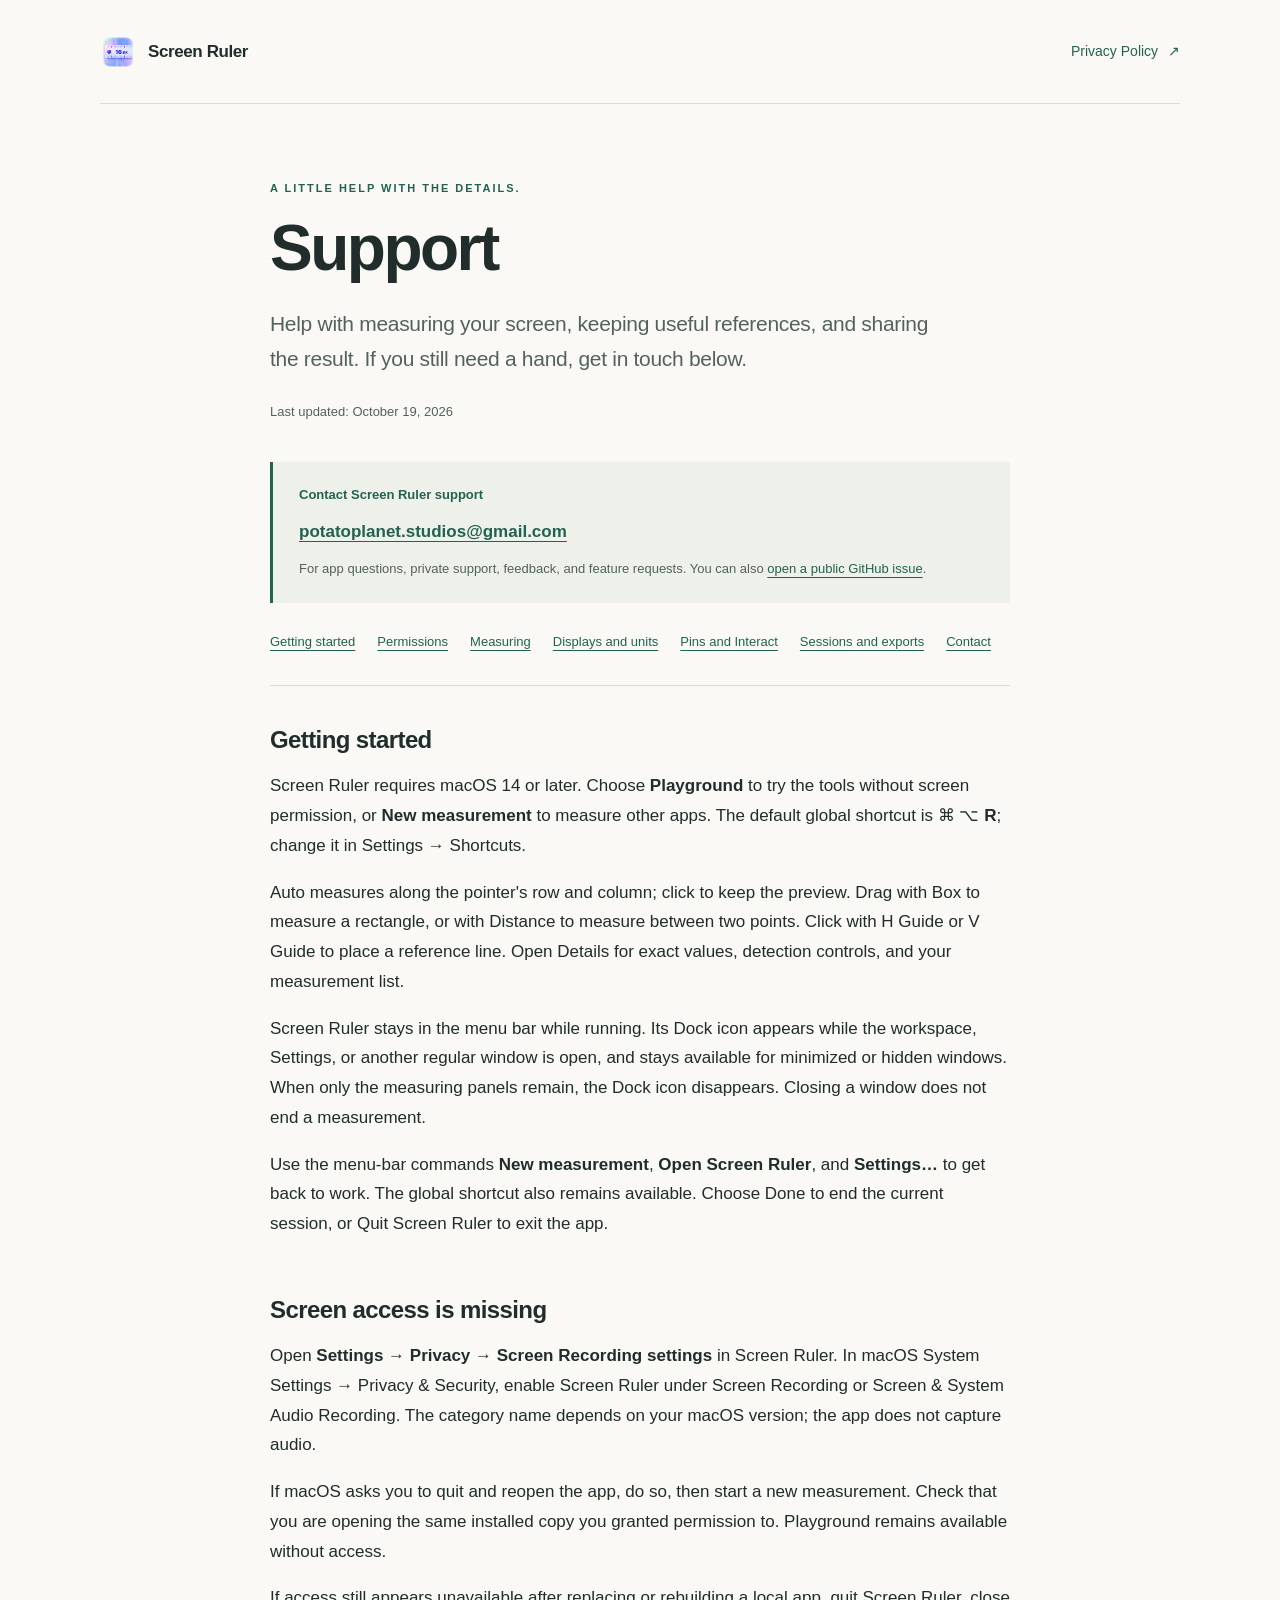
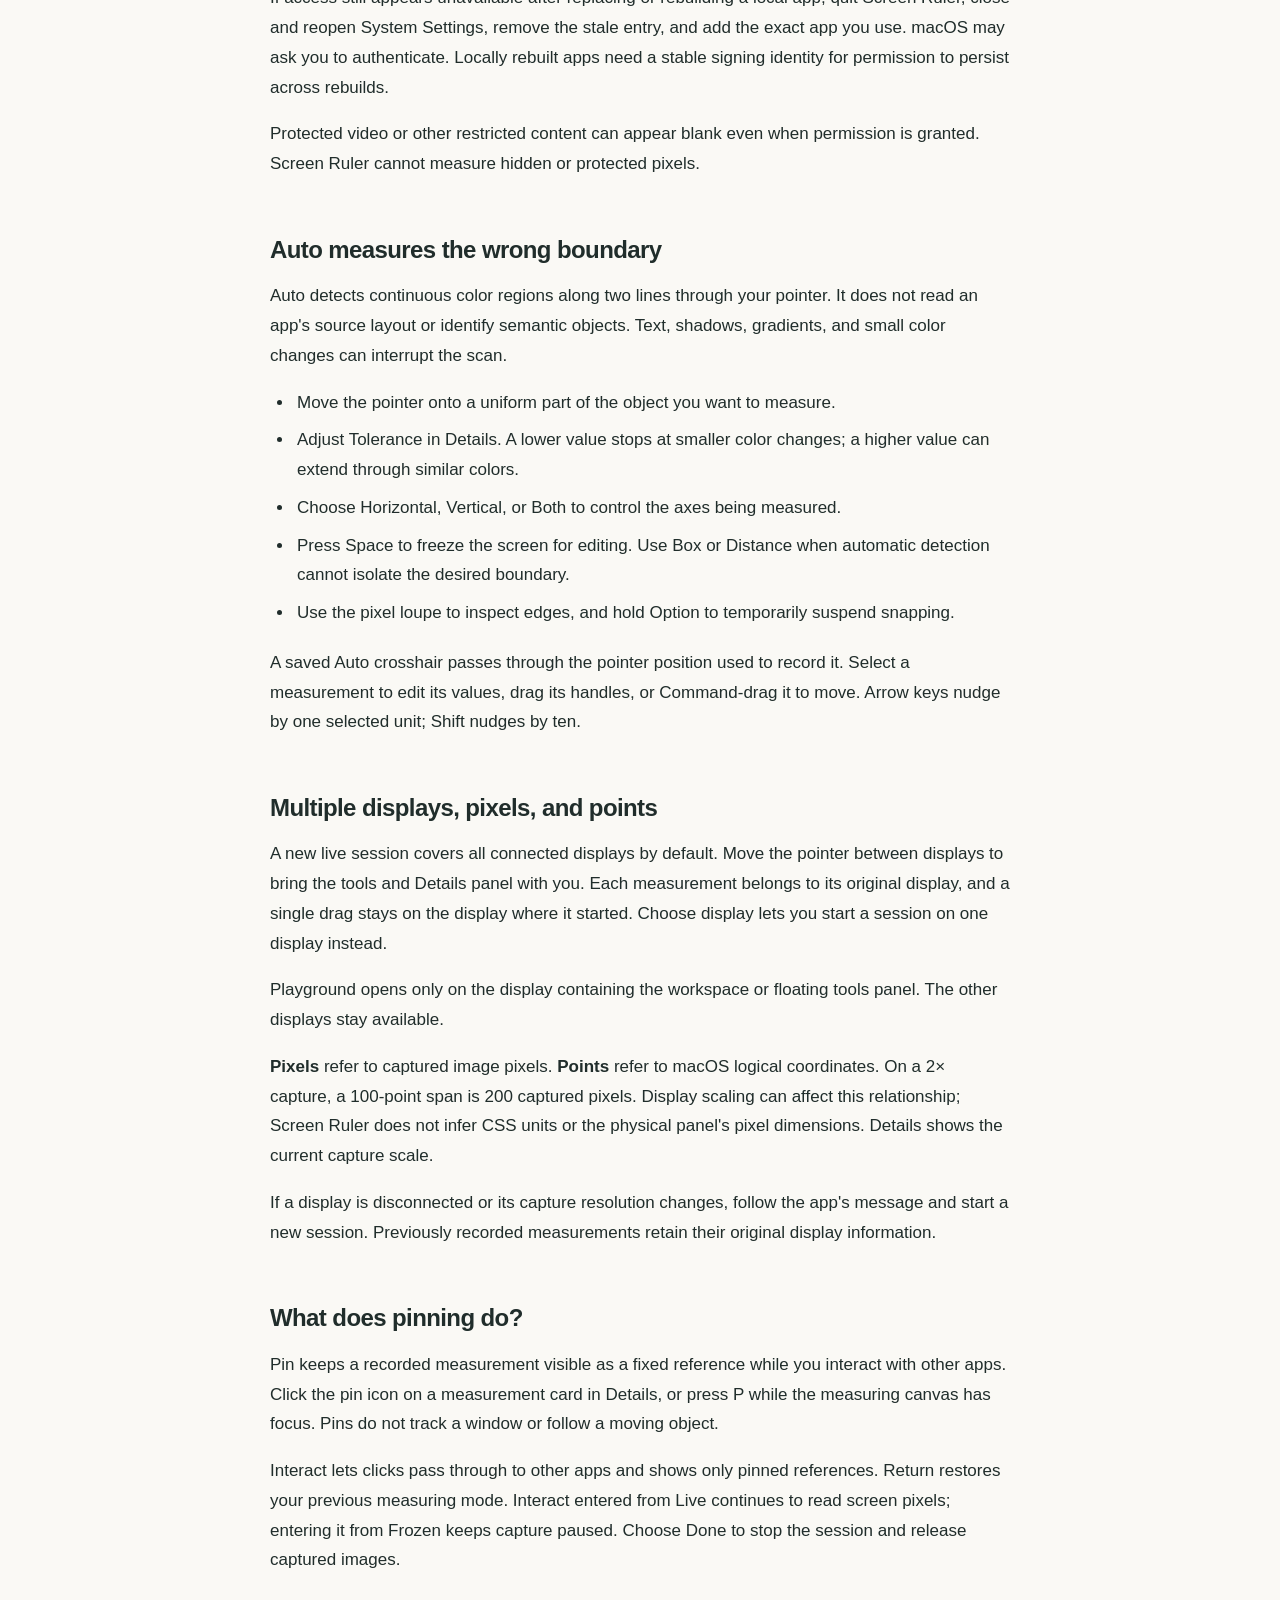
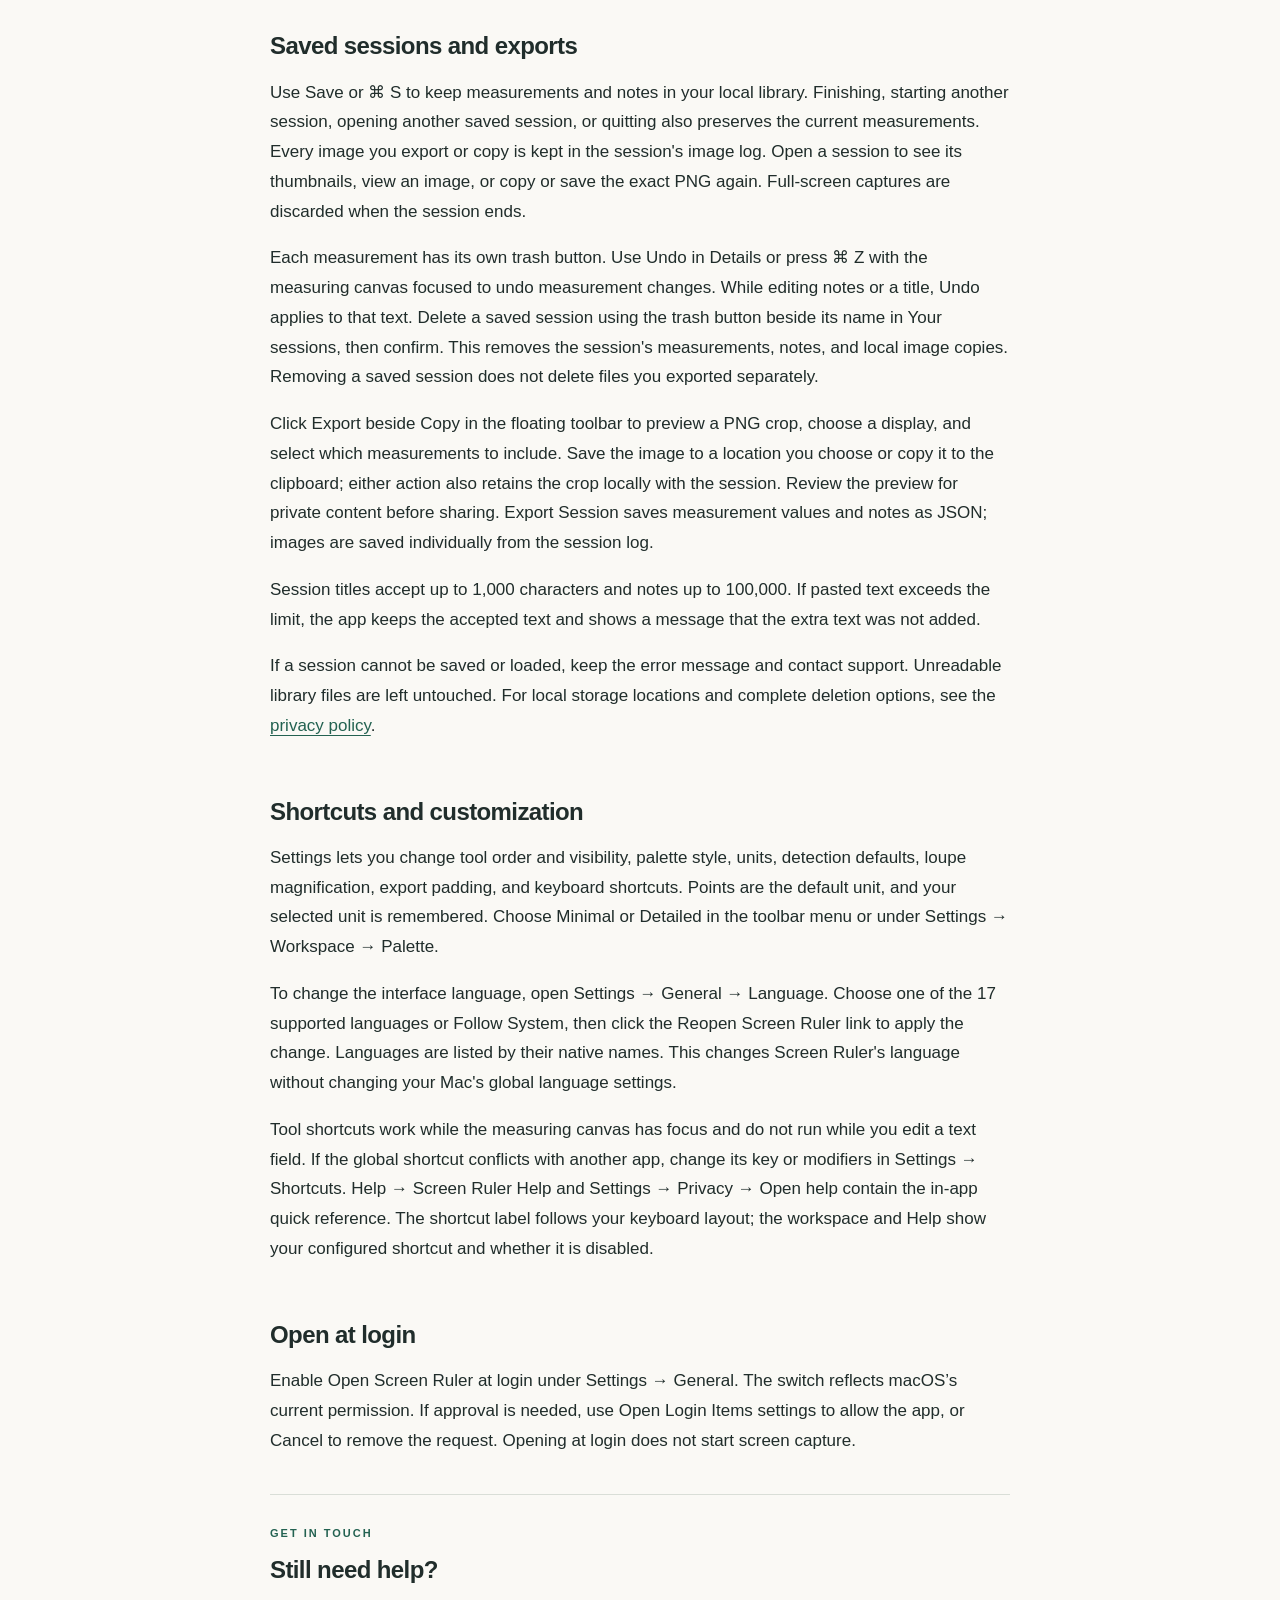
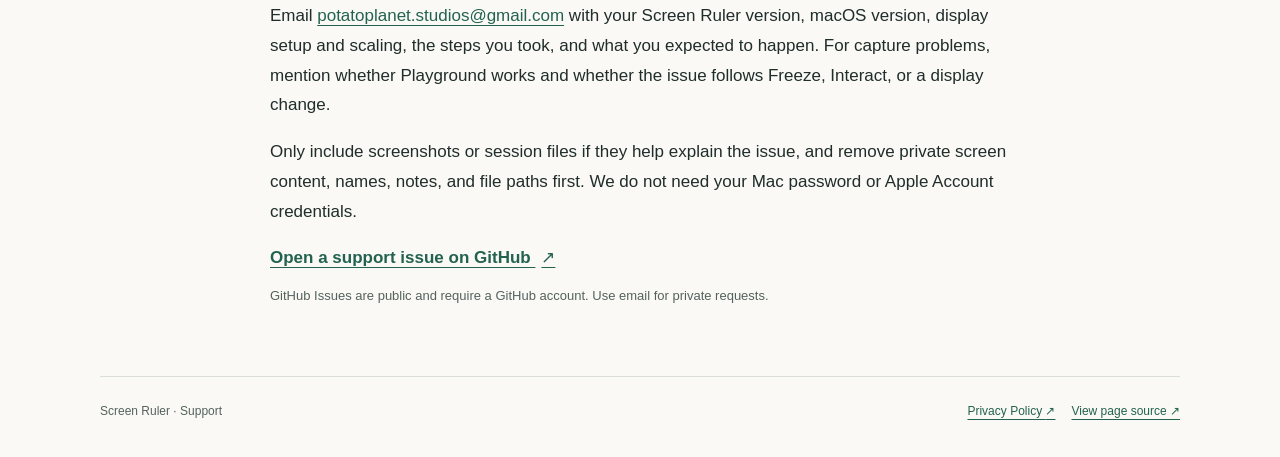
==== commit 40e1322e: "Match the supplied Screen Ruler app icon" ====
--- a/support.html
+++ b/support.html
@@ -7,15 +7,15 @@
     <meta name="color-scheme" content="light">
     <title>Support · Screen Ruler</title>
     <link rel="canonical" href="https://potatoplaneta.github.io/screen-ruler-privacy/support.html">
-    <link rel="icon" type="image/png" sizes="32x32" href="favicon-32.png?v=datum-corner-2e">
-    <link rel="icon" type="image/png" sizes="16x16" href="favicon-16.png?v=datum-corner-2e">
+    <link rel="icon" type="image/png" sizes="32x32" href="favicon-32.png?v=ruler-16px-20261022">
+    <link rel="icon" type="image/png" sizes="16x16" href="favicon-16.png?v=ruler-16px-20261022">
     <link rel="stylesheet" href="styles.css">
   </head>
   <body>
     <a class="skip-link" href="#support">Skip to support</a>
     <header class="site-header">
       <a class="brand" href="./" aria-label="Screen Ruler privacy policy home">
-        <img src="app-icon.png?v=datum-corner-2e" srcset="app-icon.png?v=datum-corner-2e 1x, app-icon-512.png?v=datum-corner-2e 2x" alt="" width="36" height="36">
+        <img src="app-icon.png?v=ruler-16px-20261022" srcset="app-icon.png?v=ruler-16px-20261022 1x, app-icon-512.png?v=ruler-16px-20261022 2x" alt="" width="36" height="36">
         <span>Screen Ruler</span>
       </a>
       <a class="header-link" href="./">Privacy Policy <span aria-hidden="true">↗</span></a>
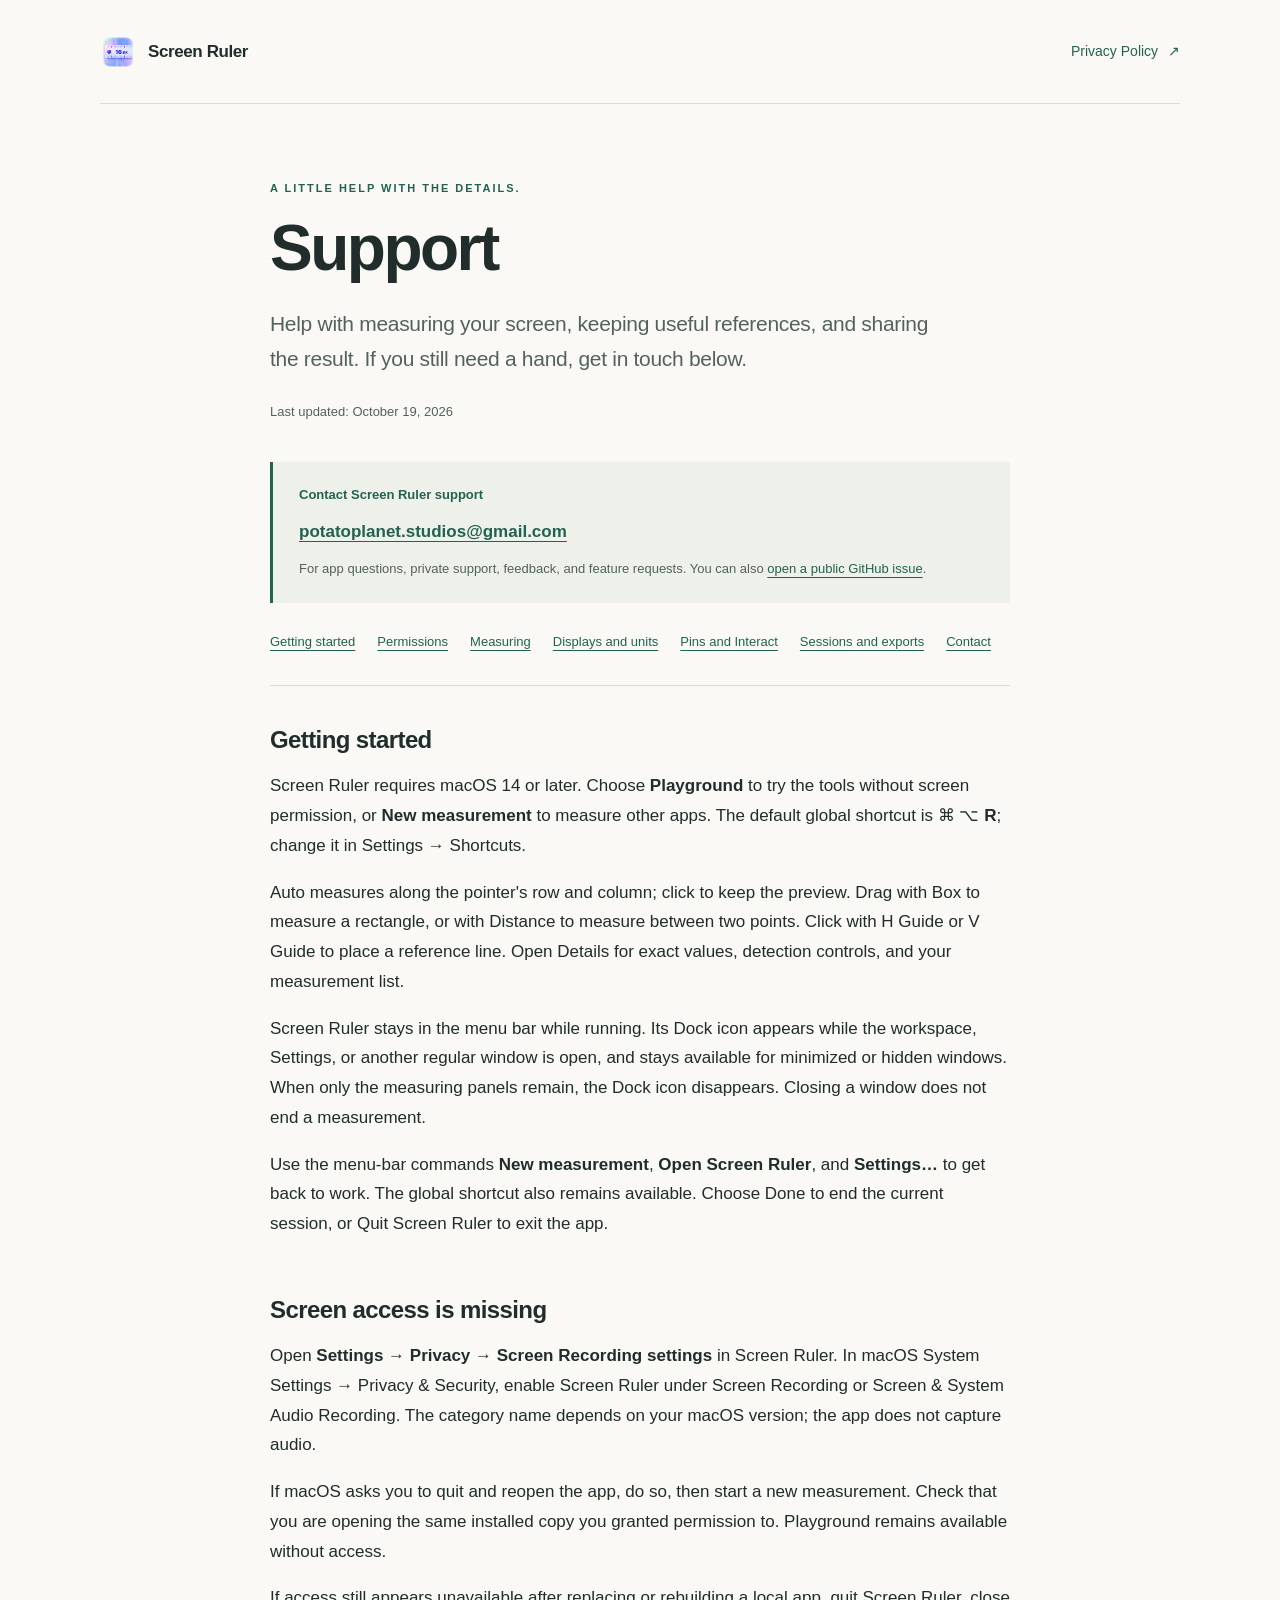
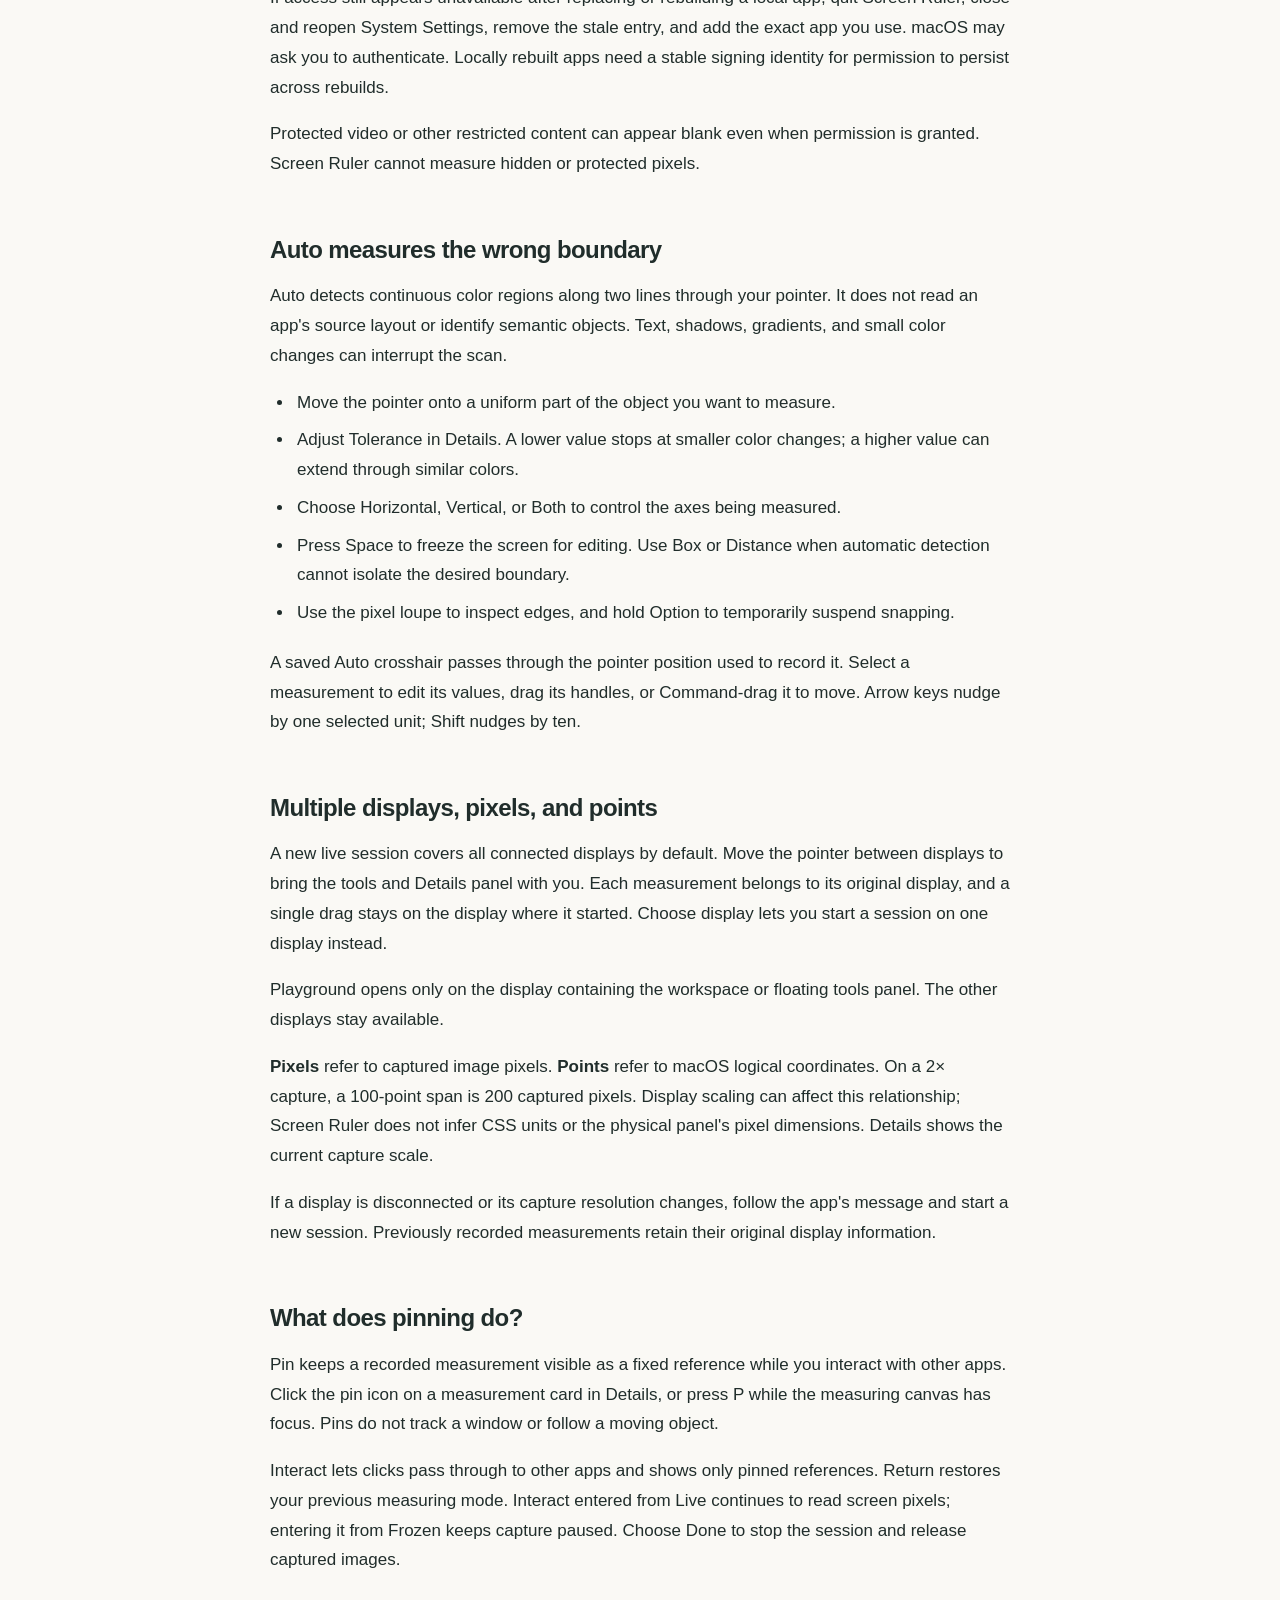
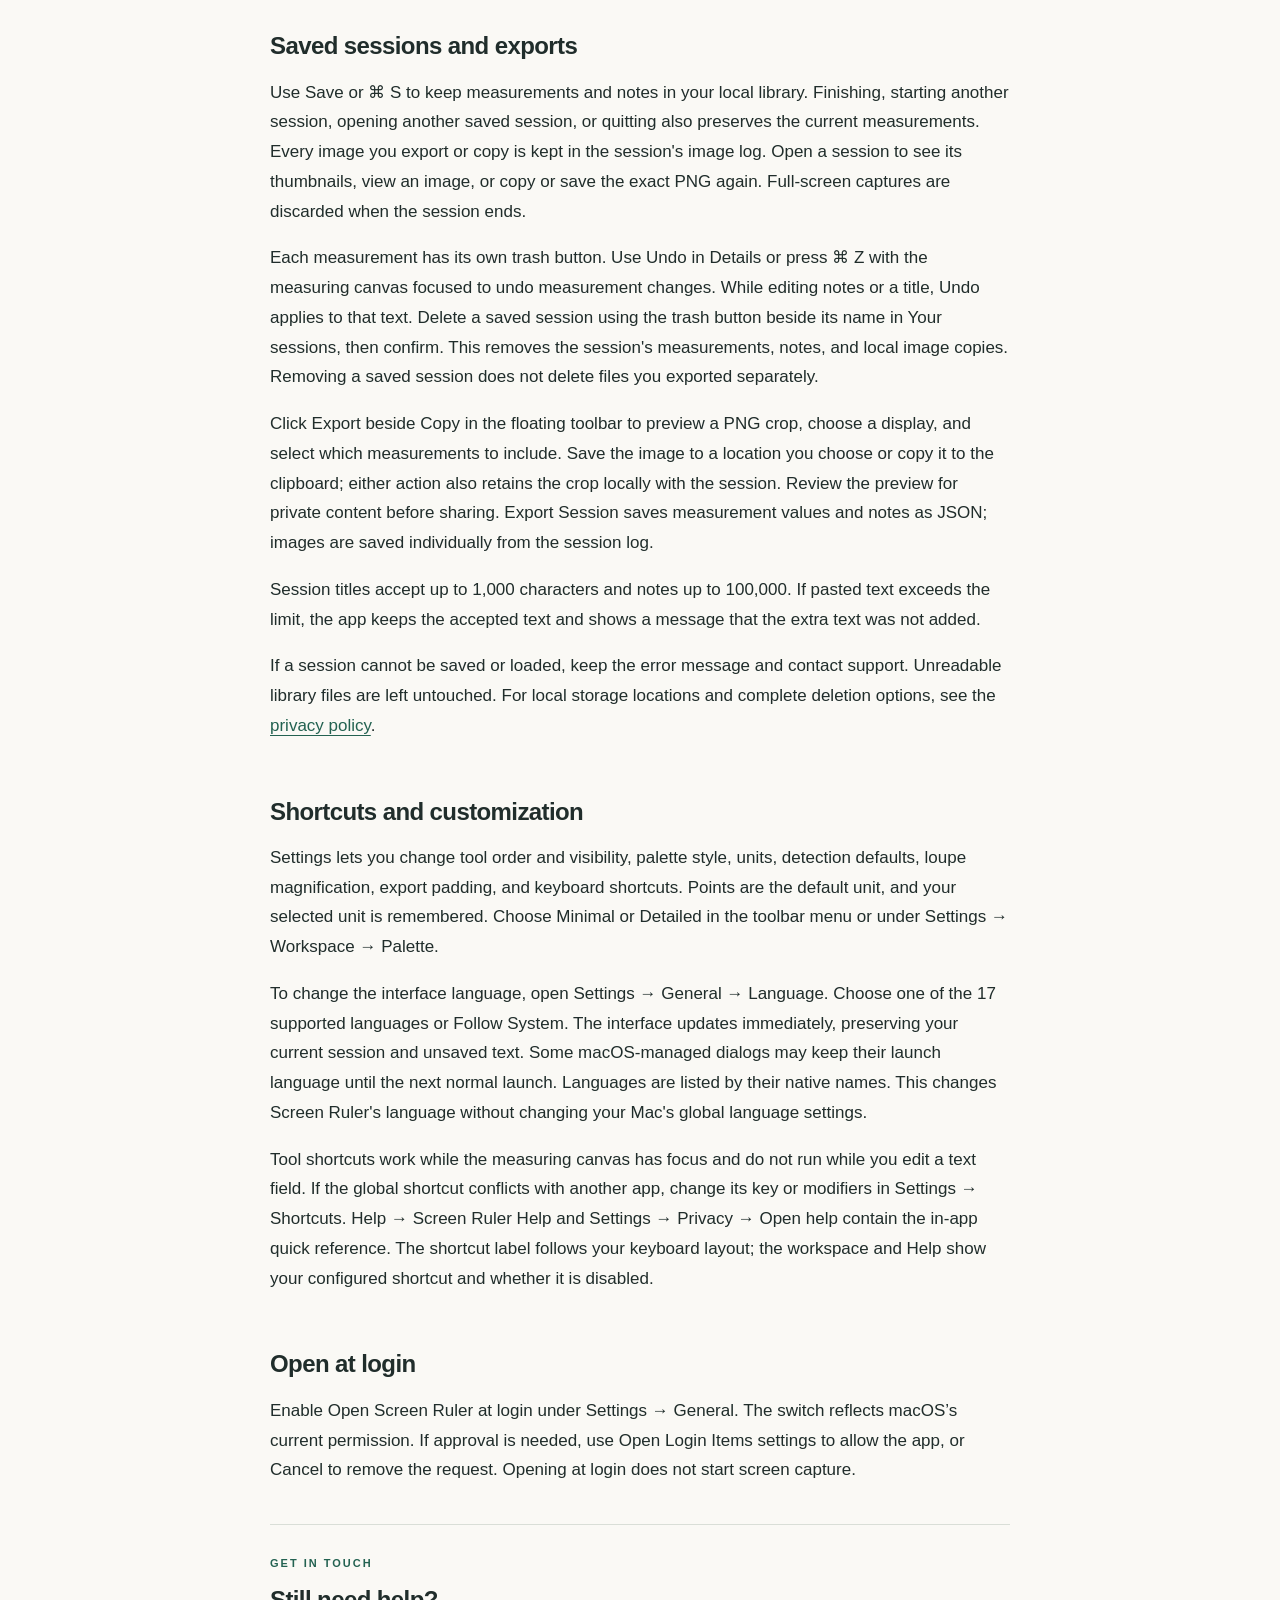
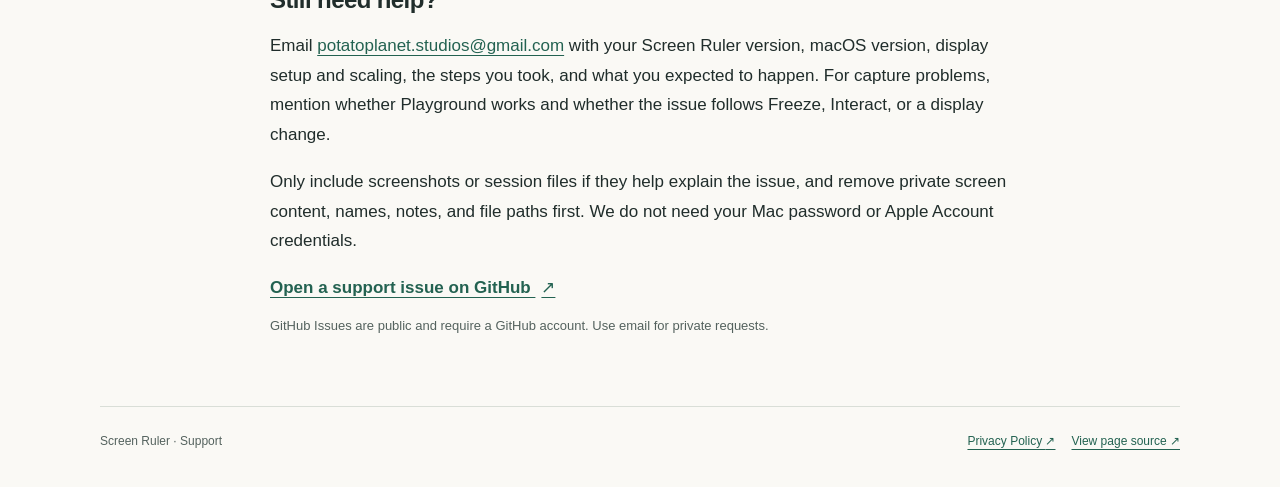
==== commit ed611bc2: "Correct support instructions for immediate language switching" ====
--- a/support.html
+++ b/support.html
@@ -90,7 +90,7 @@
       <section id="shortcuts">
         <h2>Shortcuts and customization</h2>
         <p>Settings lets you change tool order and visibility, palette style, units, detection defaults, loupe magnification, export padding, and keyboard shortcuts. Points are the default unit, and your selected unit is remembered. Choose Minimal or Detailed in the toolbar menu or under Settings → Workspace → Palette.</p>
-        <p>To change the interface language, open Settings → General → Language. Choose one of the 17 supported languages or Follow System, then click the Reopen Screen Ruler link to apply the change. Languages are listed by their native names. This changes Screen Ruler's language without changing your Mac's global language settings.</p>
+        <p>To change the interface language, open Settings → General → Language. Choose one of the 17 supported languages or Follow System. The interface updates immediately, preserving your current session and unsaved text. Some macOS-managed dialogs may keep their launch language until the next normal launch. Languages are listed by their native names. This changes Screen Ruler's language without changing your Mac's global language settings.</p>
         <p>Tool shortcuts work while the measuring canvas has focus and do not run while you edit a text field. If the global shortcut conflicts with another app, change its key or modifiers in Settings → Shortcuts. Help → Screen Ruler Help and Settings → Privacy → Open help contain the in-app quick reference. The shortcut label follows your keyboard layout; the workspace and Help show your configured shortcut and whether it is disabled.</p>
       </section>
       <section id="login">
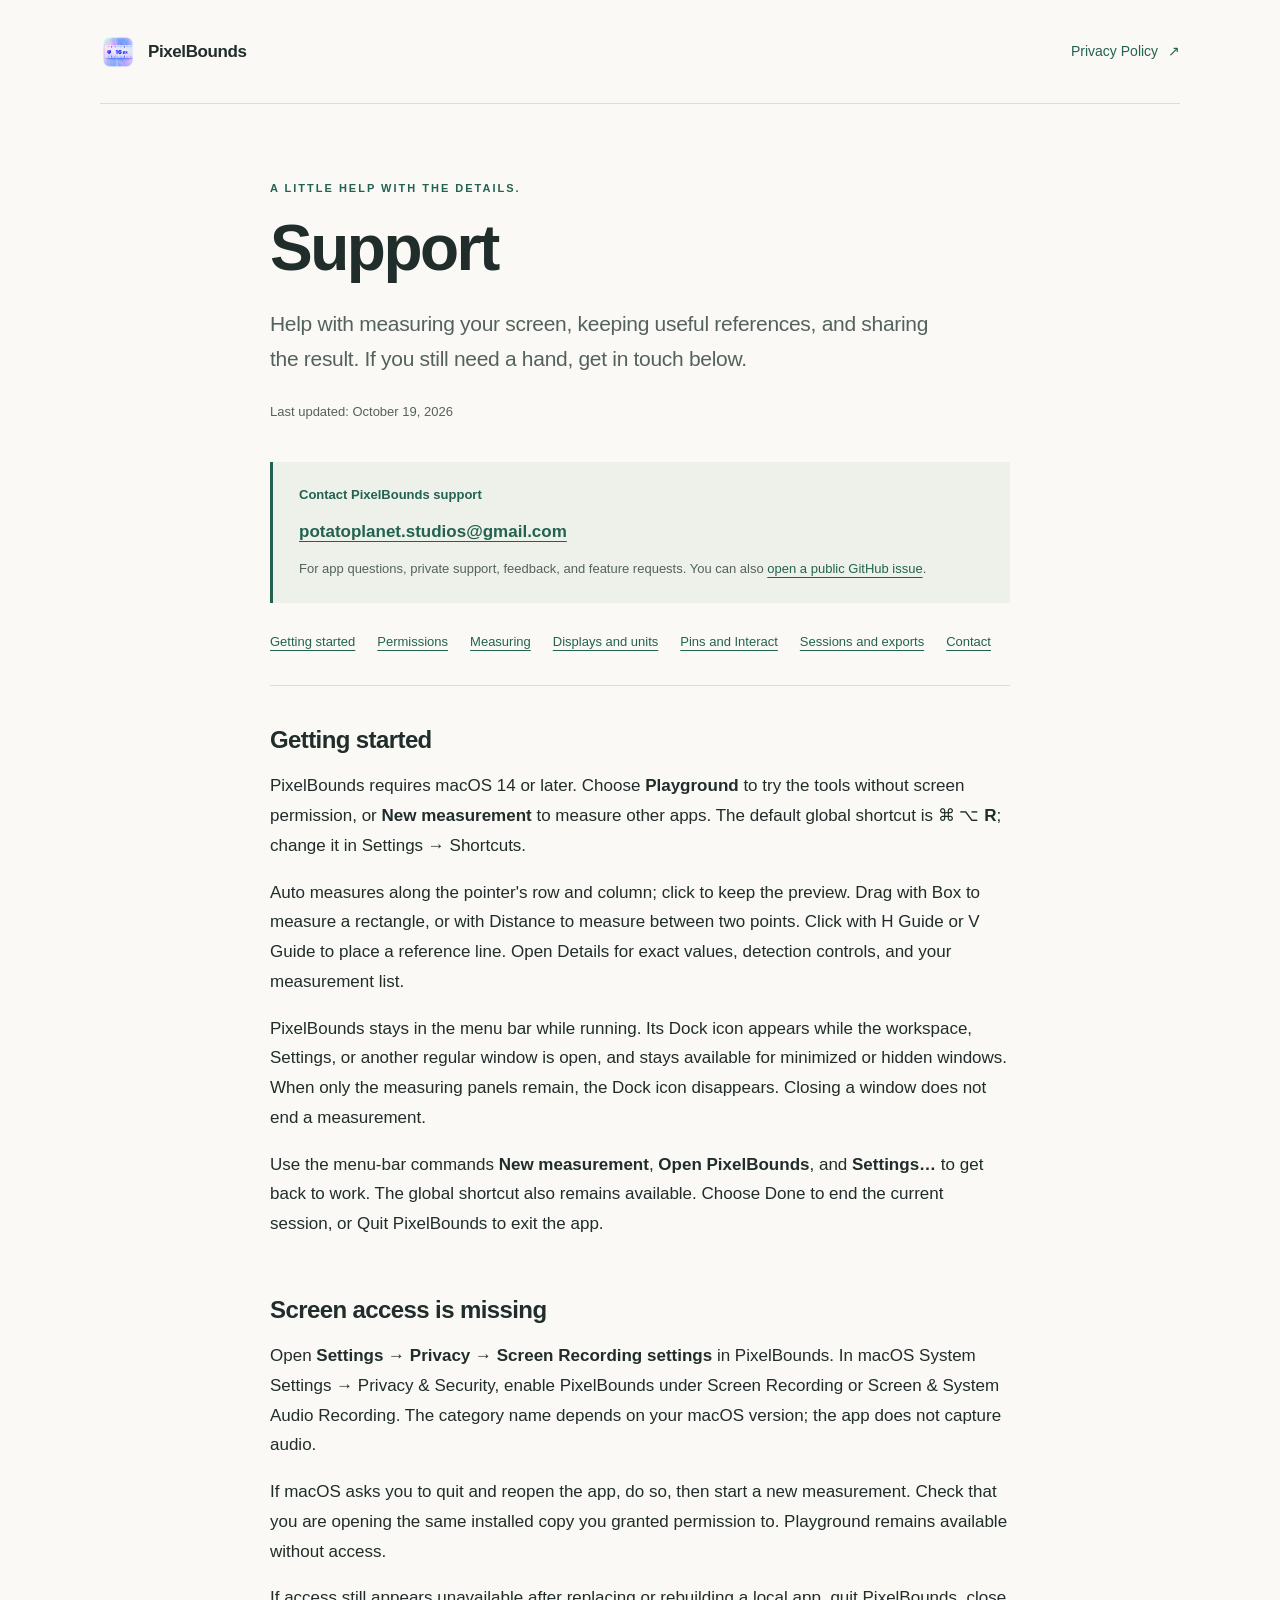
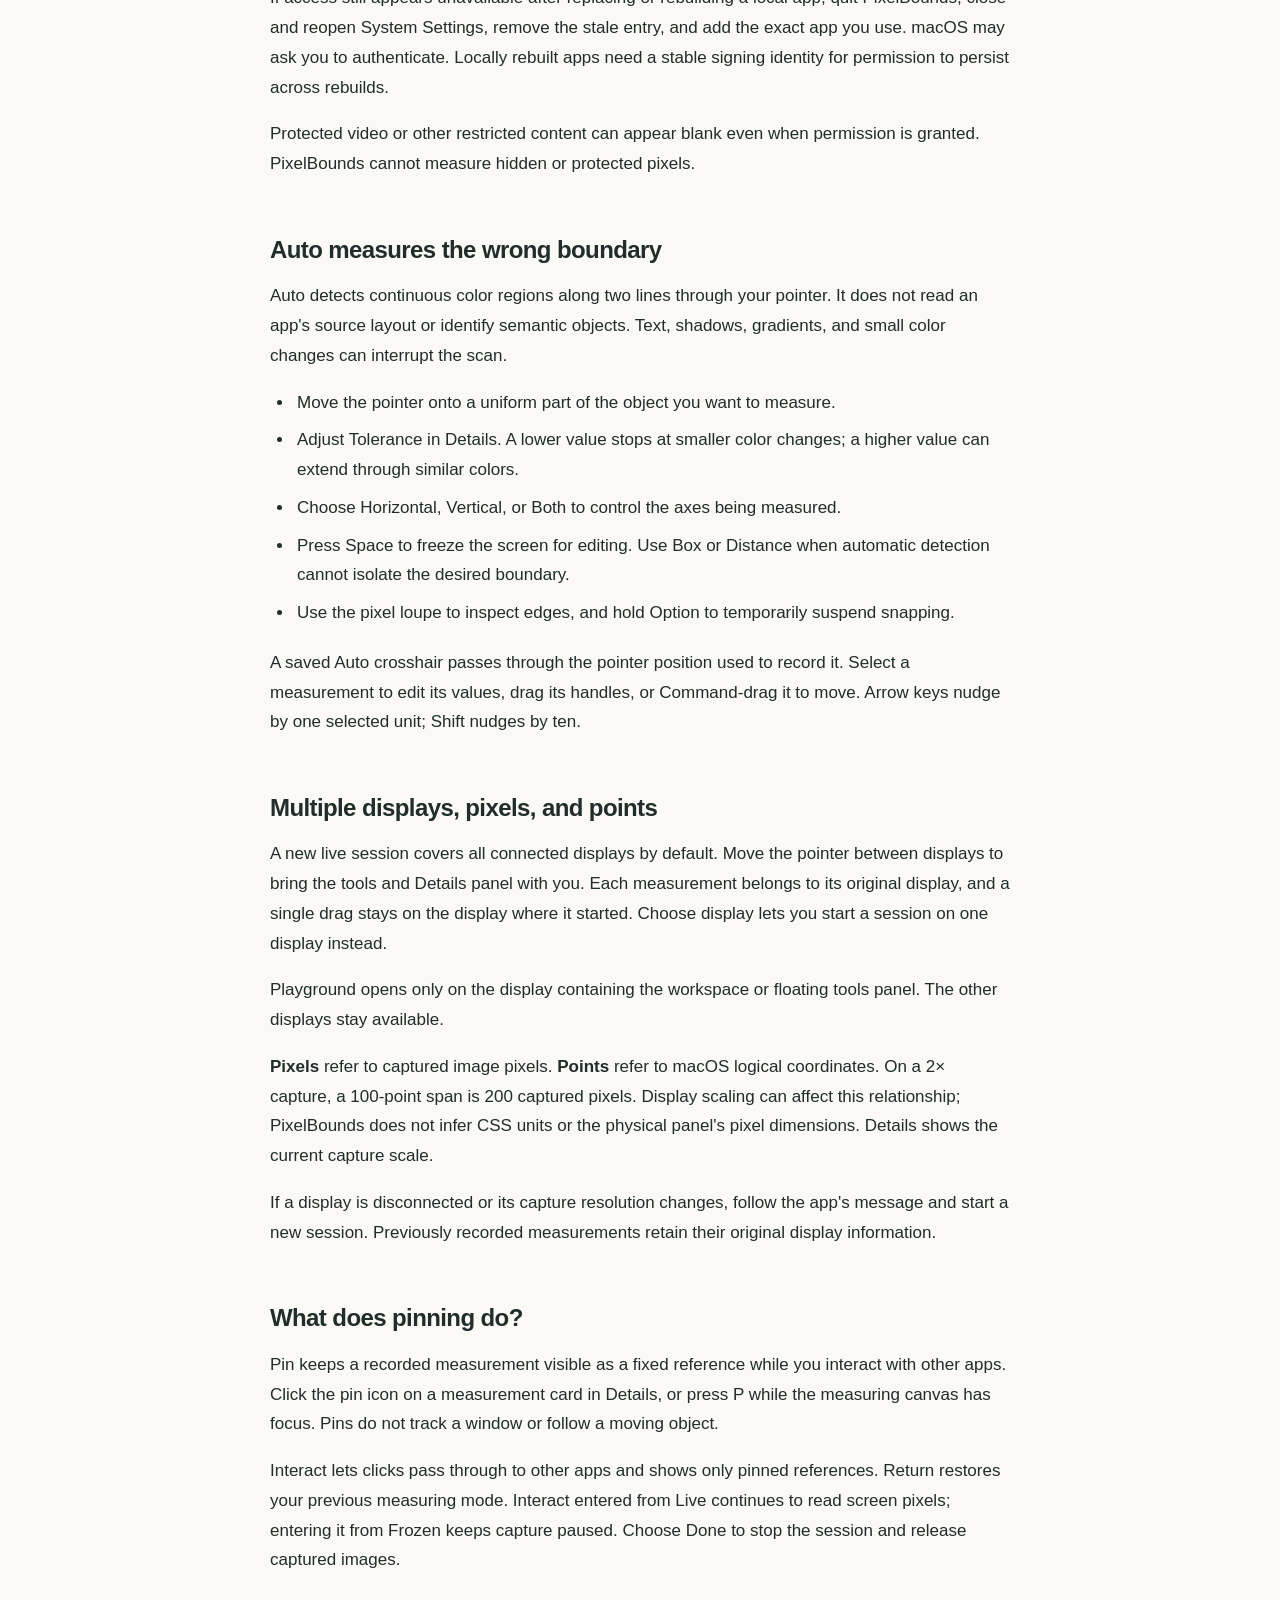
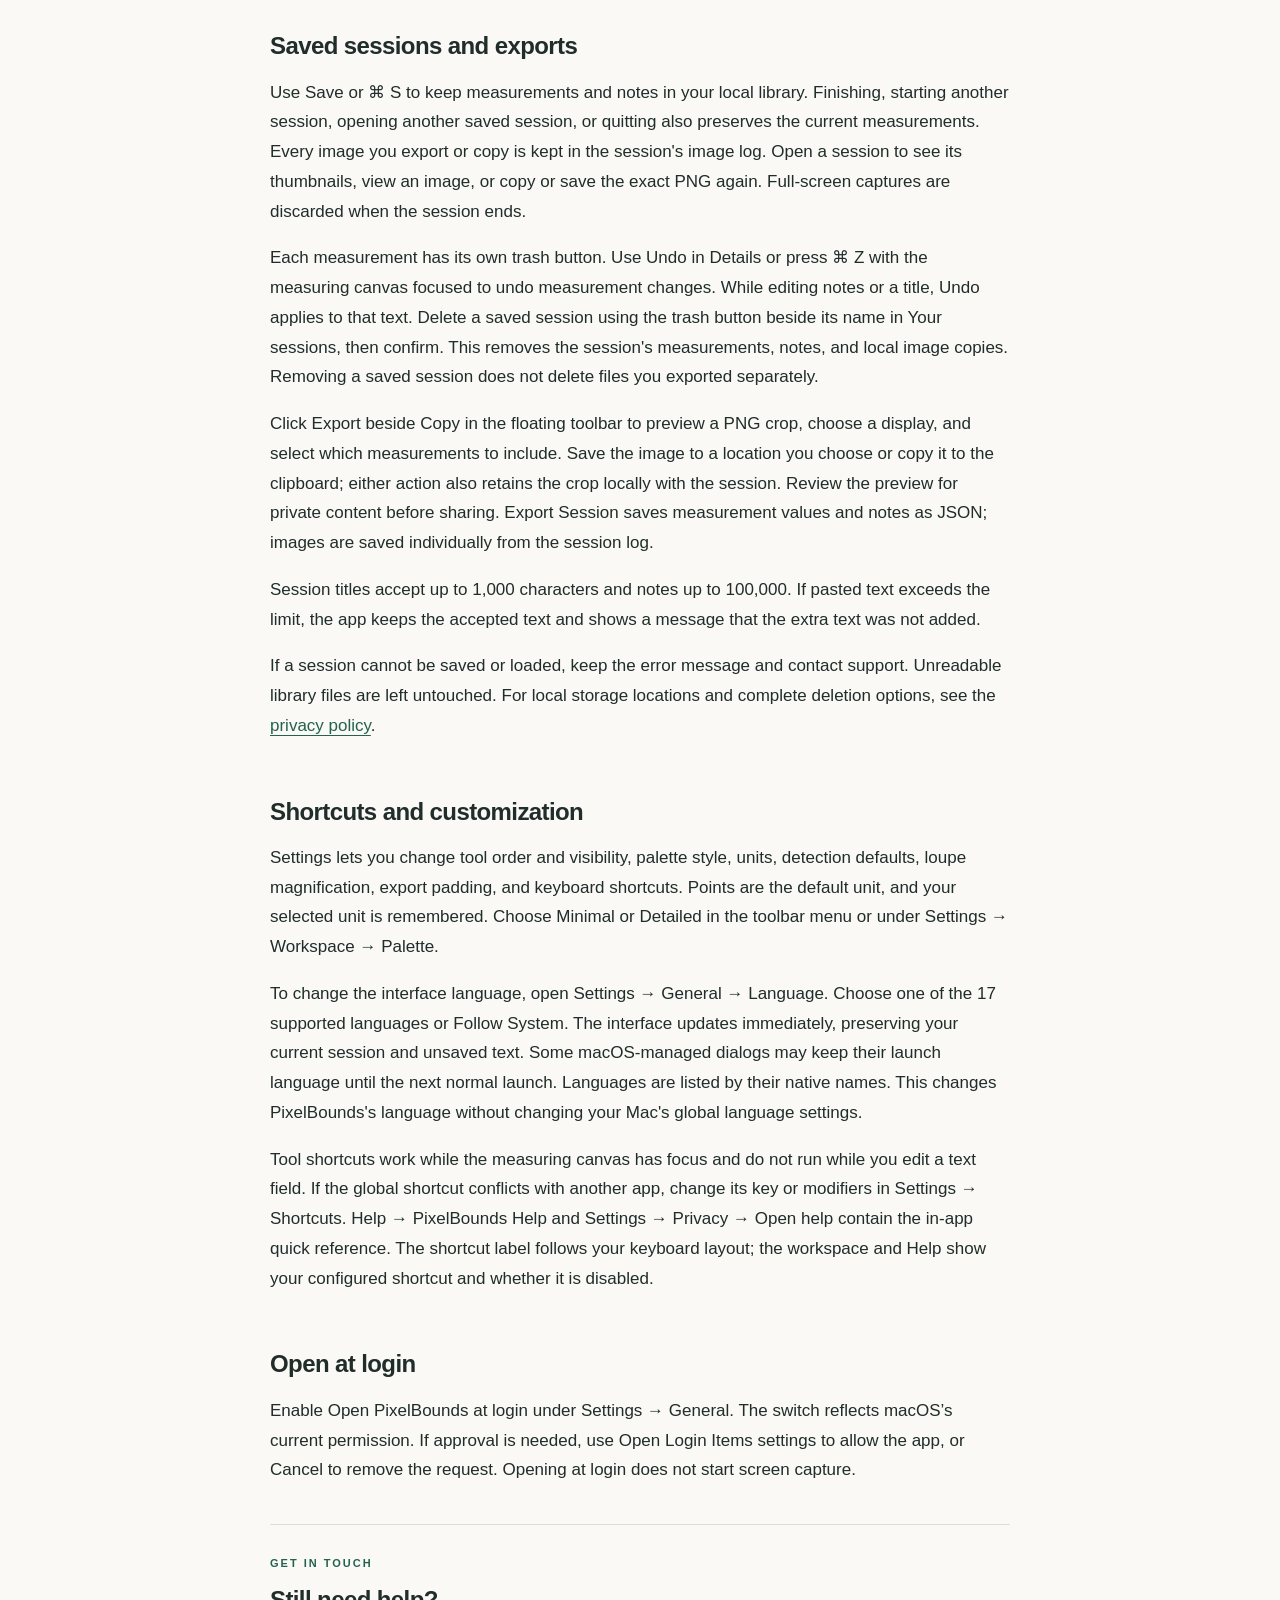
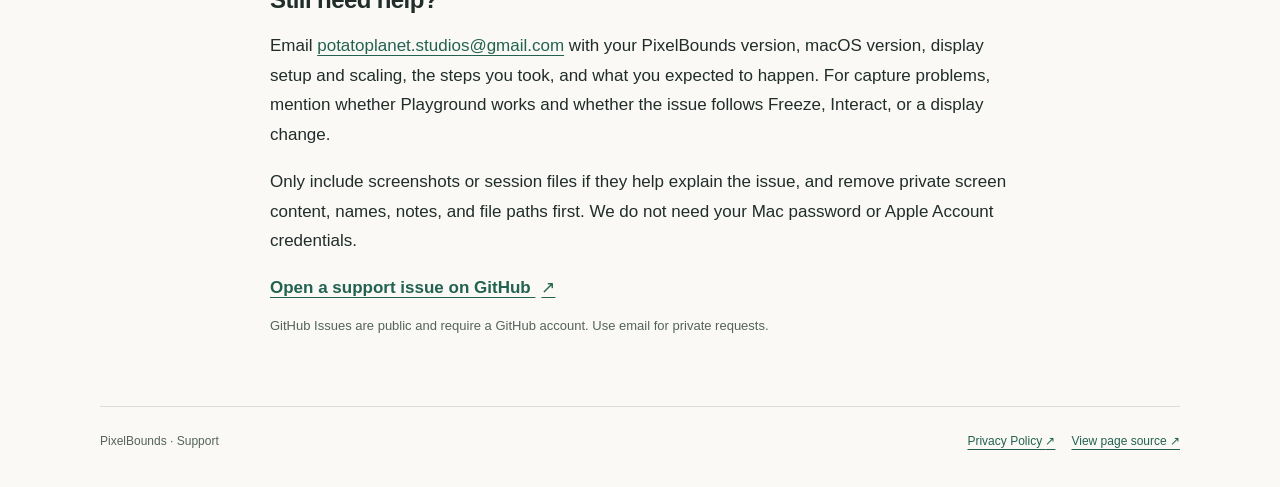
==== commit 72f6096a: "Rename public support and privacy pages to PixelBounds" ====
--- a/support.html
+++ b/support.html
@@ -3,9 +3,9 @@
   <head>
     <meta charset="utf-8">
     <meta name="viewport" content="width=device-width, initial-scale=1">
-    <meta name="description" content="Get help with Screen Ruler for macOS: screen permissions, automatic measurements, multiple displays, pins, saved sessions, and exports.">
+    <meta name="description" content="Get help with PixelBounds for macOS: screen permissions, automatic measurements, multiple displays, pins, saved sessions, and exports.">
     <meta name="color-scheme" content="light">
-    <title>Support · Screen Ruler</title>
+    <title>Support · PixelBounds</title>
     <link rel="canonical" href="https://potatoplaneta.github.io/screen-ruler-privacy/support.html">
     <link rel="icon" type="image/png" sizes="32x32" href="favicon-32.png?v=ruler-16px-20261022">
     <link rel="icon" type="image/png" sizes="16x16" href="favicon-16.png?v=ruler-16px-20261022">
@@ -14,9 +14,9 @@
   <body>
     <a class="skip-link" href="#support">Skip to support</a>
     <header class="site-header">
-      <a class="brand" href="./" aria-label="Screen Ruler privacy policy home">
+      <a class="brand" href="./" aria-label="PixelBounds privacy policy home">
         <img src="app-icon.png?v=ruler-16px-20261022" srcset="app-icon.png?v=ruler-16px-20261022 1x, app-icon-512.png?v=ruler-16px-20261022 2x" alt="" width="36" height="36">
-        <span>Screen Ruler</span>
+        <span>PixelBounds</span>
       </a>
       <a class="header-link" href="./">Privacy Policy <span aria-hidden="true">↗</span></a>
     </header>
@@ -28,7 +28,7 @@
         <p class="updated">Last updated: <time datetime="2026-10-19">October 19, 2026</time></p>
       </div>
       <aside class="overview" aria-label="Contact support">
-        <p>Contact Screen Ruler support</p>
+        <p>Contact PixelBounds support</p>
         <a class="contact-link" href="mailto:potatoplanet.studios@gmail.com?subject=Screen%20Ruler%20support">potatoplanet.studios@gmail.com</a>
         <p class="contact-note">For app questions, private support, feedback, and feature requests. You can also <a href="https://github.com/potatoplaneta/screen-ruler-privacy/issues/new?title=Screen%20Ruler%20support">open a public GitHub issue</a>.</p>
       </aside>
@@ -43,17 +43,17 @@
       </nav>
       <section id="getting-started">
         <h2>Getting started</h2>
-        <p>Screen Ruler requires macOS 14 or later. Choose <strong>Playground</strong> to try the tools without screen permission, or <strong>New measurement</strong> to measure other apps. The default global shortcut is <strong>⌘ ⌥ R</strong>; change it in Settings → Shortcuts.</p>
+        <p>PixelBounds requires macOS 14 or later. Choose <strong>Playground</strong> to try the tools without screen permission, or <strong>New measurement</strong> to measure other apps. The default global shortcut is <strong>⌘ ⌥ R</strong>; change it in Settings → Shortcuts.</p>
         <p>Auto measures along the pointer's row and column; click to keep the preview. Drag with Box to measure a rectangle, or with Distance to measure between two points. Click with H Guide or V Guide to place a reference line. Open Details for exact values, detection controls, and your measurement list.</p>
-        <p>Screen Ruler stays in the menu bar while running. Its Dock icon appears while the workspace, Settings, or another regular window is open, and stays available for minimized or hidden windows. When only the measuring panels remain, the Dock icon disappears. Closing a window does not end a measurement.</p>
-        <p>Use the menu-bar commands <strong>New measurement</strong>, <strong>Open Screen Ruler</strong>, and <strong>Settings…</strong> to get back to work. The global shortcut also remains available. Choose Done to end the current session, or Quit Screen Ruler to exit the app.</p>
+        <p>PixelBounds stays in the menu bar while running. Its Dock icon appears while the workspace, Settings, or another regular window is open, and stays available for minimized or hidden windows. When only the measuring panels remain, the Dock icon disappears. Closing a window does not end a measurement.</p>
+        <p>Use the menu-bar commands <strong>New measurement</strong>, <strong>Open PixelBounds</strong>, and <strong>Settings…</strong> to get back to work. The global shortcut also remains available. Choose Done to end the current session, or Quit PixelBounds to exit the app.</p>
       </section>
       <section id="permissions">
         <h2>Screen access is missing</h2>
-        <p>Open <strong>Settings → Privacy → Screen Recording settings</strong> in Screen Ruler. In macOS System Settings → Privacy &amp; Security, enable Screen Ruler under Screen Recording or Screen &amp; System Audio Recording. The category name depends on your macOS version; the app does not capture audio.</p>
+        <p>Open <strong>Settings → Privacy → Screen Recording settings</strong> in PixelBounds. In macOS System Settings → Privacy &amp; Security, enable PixelBounds under Screen Recording or Screen &amp; System Audio Recording. The category name depends on your macOS version; the app does not capture audio.</p>
         <p>If macOS asks you to quit and reopen the app, do so, then start a new measurement. Check that you are opening the same installed copy you granted permission to. Playground remains available without access.</p>
-        <p>If access still appears unavailable after replacing or rebuilding a local app, quit Screen Ruler, close and reopen System Settings, remove the stale entry, and add the exact app you use. macOS may ask you to authenticate. Locally rebuilt apps need a stable signing identity for permission to persist across rebuilds.</p>
-        <p>Protected video or other restricted content can appear blank even when permission is granted. Screen Ruler cannot measure hidden or protected pixels.</p>
+        <p>If access still appears unavailable after replacing or rebuilding a local app, quit PixelBounds, close and reopen System Settings, remove the stale entry, and add the exact app you use. macOS may ask you to authenticate. Locally rebuilt apps need a stable signing identity for permission to persist across rebuilds.</p>
+        <p>Protected video or other restricted content can appear blank even when permission is granted. PixelBounds cannot measure hidden or protected pixels.</p>
       </section>
       <section id="measurement">
         <h2>Auto measures the wrong boundary</h2>
@@ -71,7 +71,7 @@
         <h2>Multiple displays, pixels, and points</h2>
         <p>A new live session covers all connected displays by default. Move the pointer between displays to bring the tools and Details panel with you. Each measurement belongs to its original display, and a single drag stays on the display where it started. Choose display lets you start a session on one display instead.</p>
         <p>Playground opens only on the display containing the workspace or floating tools panel. The other displays stay available.</p>
-        <p><strong>Pixels</strong> refer to captured image pixels. <strong>Points</strong> refer to macOS logical coordinates. On a 2× capture, a 100-point span is 200 captured pixels. Display scaling can affect this relationship; Screen Ruler does not infer CSS units or the physical panel's pixel dimensions. Details shows the current capture scale.</p>
+        <p><strong>Pixels</strong> refer to captured image pixels. <strong>Points</strong> refer to macOS logical coordinates. On a 2× capture, a 100-point span is 200 captured pixels. Display scaling can affect this relationship; PixelBounds does not infer CSS units or the physical panel's pixel dimensions. Details shows the current capture scale.</p>
         <p>If a display is disconnected or its capture resolution changes, follow the app's message and start a new session. Previously recorded measurements retain their original display information.</p>
       </section>
       <section id="pins">
@@ -90,24 +90,24 @@
       <section id="shortcuts">
         <h2>Shortcuts and customization</h2>
         <p>Settings lets you change tool order and visibility, palette style, units, detection defaults, loupe magnification, export padding, and keyboard shortcuts. Points are the default unit, and your selected unit is remembered. Choose Minimal or Detailed in the toolbar menu or under Settings → Workspace → Palette.</p>
-        <p>To change the interface language, open Settings → General → Language. Choose one of the 17 supported languages or Follow System. The interface updates immediately, preserving your current session and unsaved text. Some macOS-managed dialogs may keep their launch language until the next normal launch. Languages are listed by their native names. This changes Screen Ruler's language without changing your Mac's global language settings.</p>
-        <p>Tool shortcuts work while the measuring canvas has focus and do not run while you edit a text field. If the global shortcut conflicts with another app, change its key or modifiers in Settings → Shortcuts. Help → Screen Ruler Help and Settings → Privacy → Open help contain the in-app quick reference. The shortcut label follows your keyboard layout; the workspace and Help show your configured shortcut and whether it is disabled.</p>
+        <p>To change the interface language, open Settings → General → Language. Choose one of the 17 supported languages or Follow System. The interface updates immediately, preserving your current session and unsaved text. Some macOS-managed dialogs may keep their launch language until the next normal launch. Languages are listed by their native names. This changes PixelBounds's language without changing your Mac's global language settings.</p>
+        <p>Tool shortcuts work while the measuring canvas has focus and do not run while you edit a text field. If the global shortcut conflicts with another app, change its key or modifiers in Settings → Shortcuts. Help → PixelBounds Help and Settings → Privacy → Open help contain the in-app quick reference. The shortcut label follows your keyboard layout; the workspace and Help show your configured shortcut and whether it is disabled.</p>
       </section>
       <section id="login">
         <h2>Open at login</h2>
-        <p>Enable Open Screen Ruler at login under Settings → General. The switch reflects macOS’s current permission. If approval is needed, use Open Login Items settings to allow the app, or Cancel to remove the request. Opening at login does not start screen capture.</p>
+        <p>Enable Open PixelBounds at login under Settings → General. The switch reflects macOS’s current permission. If approval is needed, use Open Login Items settings to allow the app, or Cancel to remove the request. Opening at login does not start screen capture.</p>
       </section>
       <section id="contact" class="contact">
         <p class="eyebrow">GET IN TOUCH</p>
         <h2>Still need help?</h2>
-        <p>Email <a href="mailto:potatoplanet.studios@gmail.com?subject=Screen%20Ruler%20support">potatoplanet.studios@gmail.com</a> with your Screen Ruler version, macOS version, display setup and scaling, the steps you took, and what you expected to happen. For capture problems, mention whether Playground works and whether the issue follows Freeze, Interact, or a display change.</p>
+        <p>Email <a href="mailto:potatoplanet.studios@gmail.com?subject=Screen%20Ruler%20support">potatoplanet.studios@gmail.com</a> with your PixelBounds version, macOS version, display setup and scaling, the steps you took, and what you expected to happen. For capture problems, mention whether Playground works and whether the issue follows Freeze, Interact, or a display change.</p>
         <p>Only include screenshots or session files if they help explain the issue, and remove private screen content, names, notes, and file paths first. We do not need your Mac password or Apple Account credentials.</p>
         <a class="contact-link" href="https://github.com/potatoplaneta/screen-ruler-privacy/issues/new?title=Screen%20Ruler%20support">Open a support issue on GitHub <span aria-hidden="true">↗</span></a>
         <p class="contact-note">GitHub Issues are public and require a GitHub account. Use email for private requests.</p>
       </section>
     </main>
     <footer class="site-footer">
-      <span>Screen Ruler · Support</span>
+      <span>PixelBounds · Support</span>
       <div class="footer-links">
         <a href="./">Privacy Policy <span aria-hidden="true">↗</span></a>
         <a href="https://github.com/potatoplaneta/screen-ruler-privacy">View page source <span aria-hidden="true">↗</span></a>
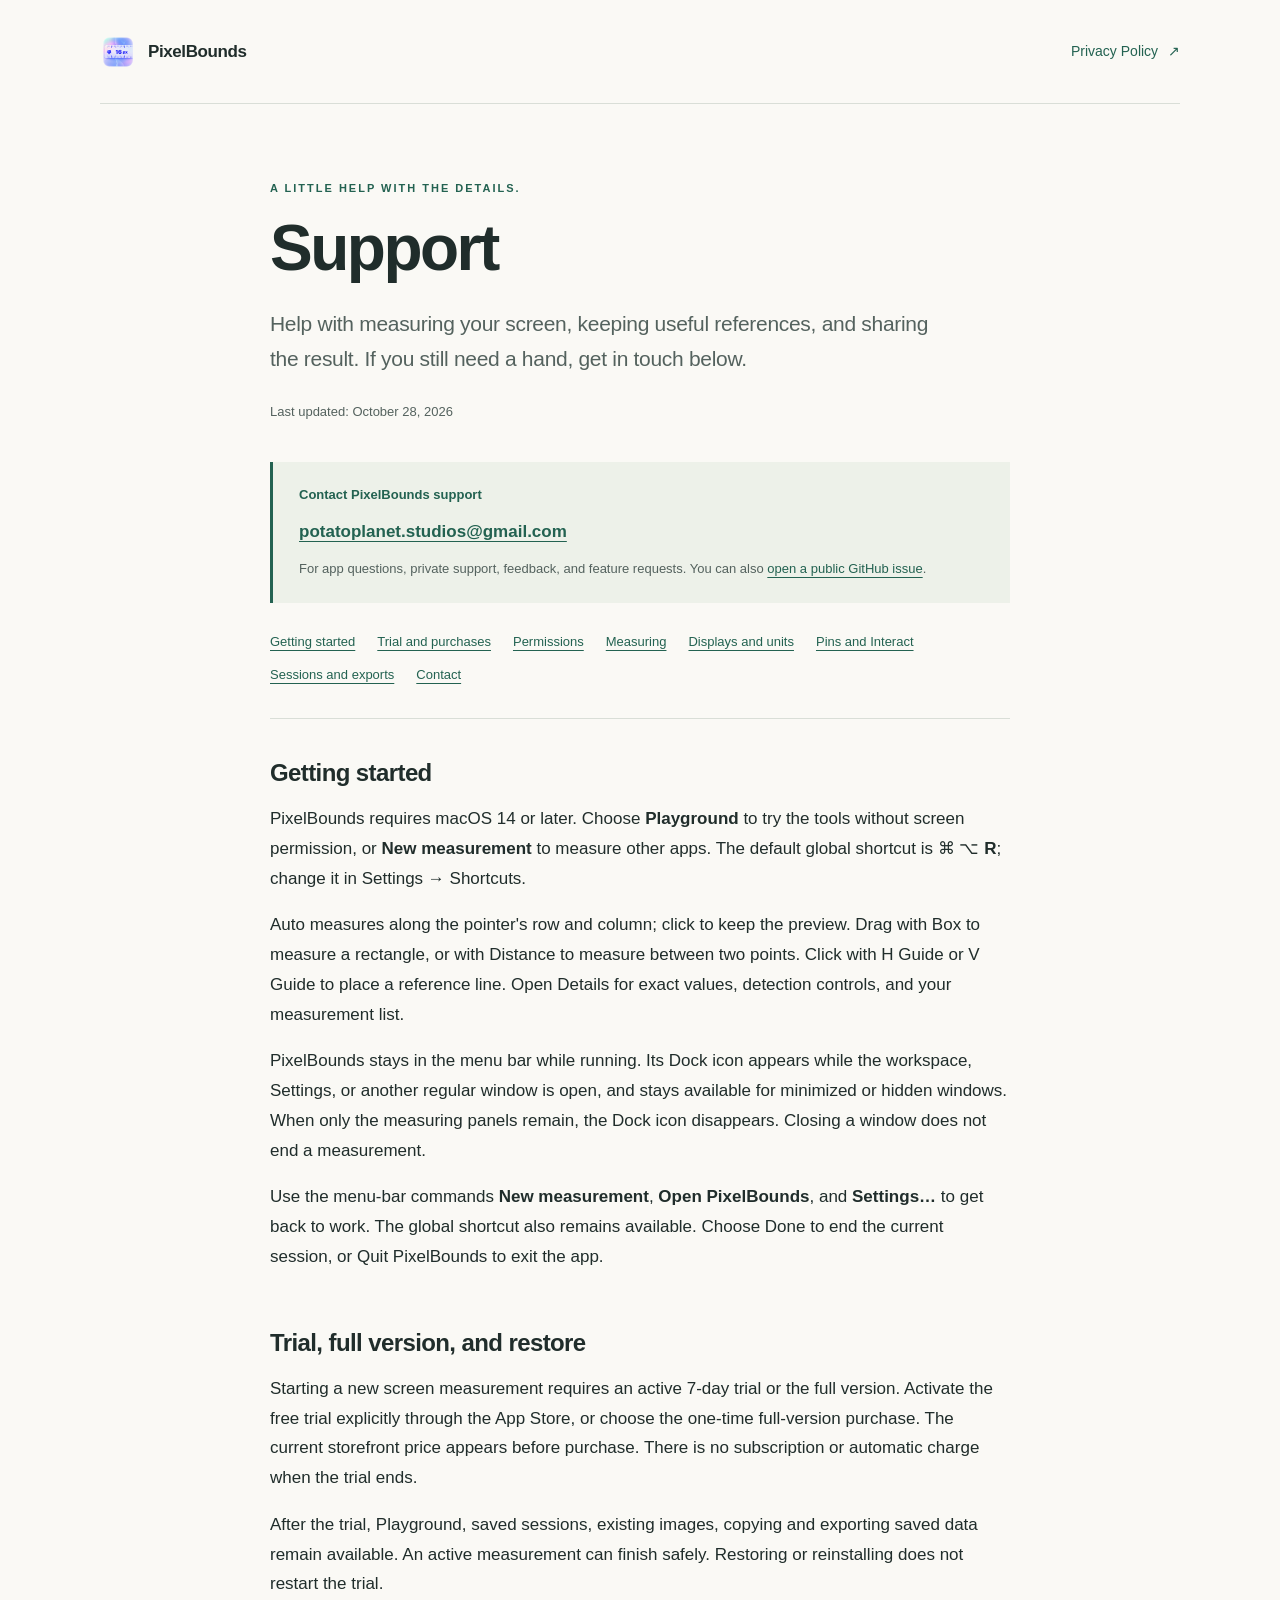
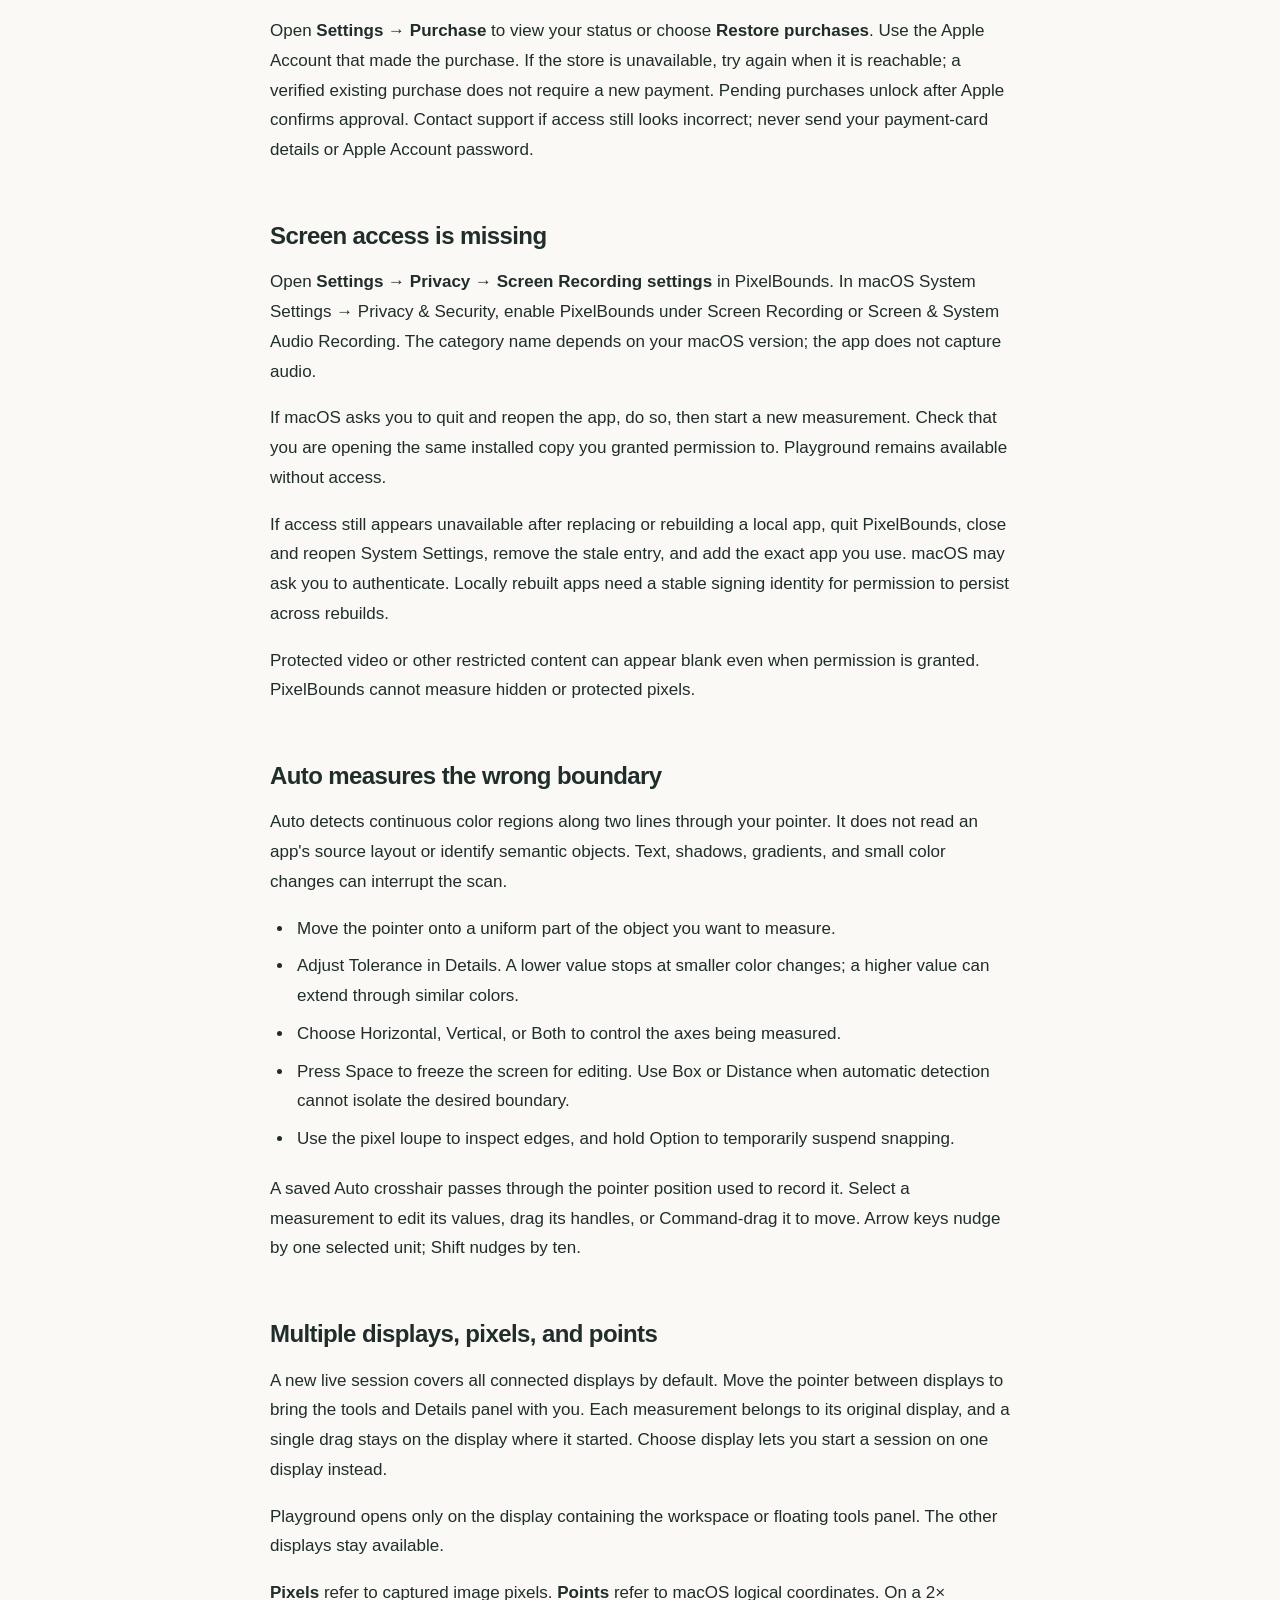
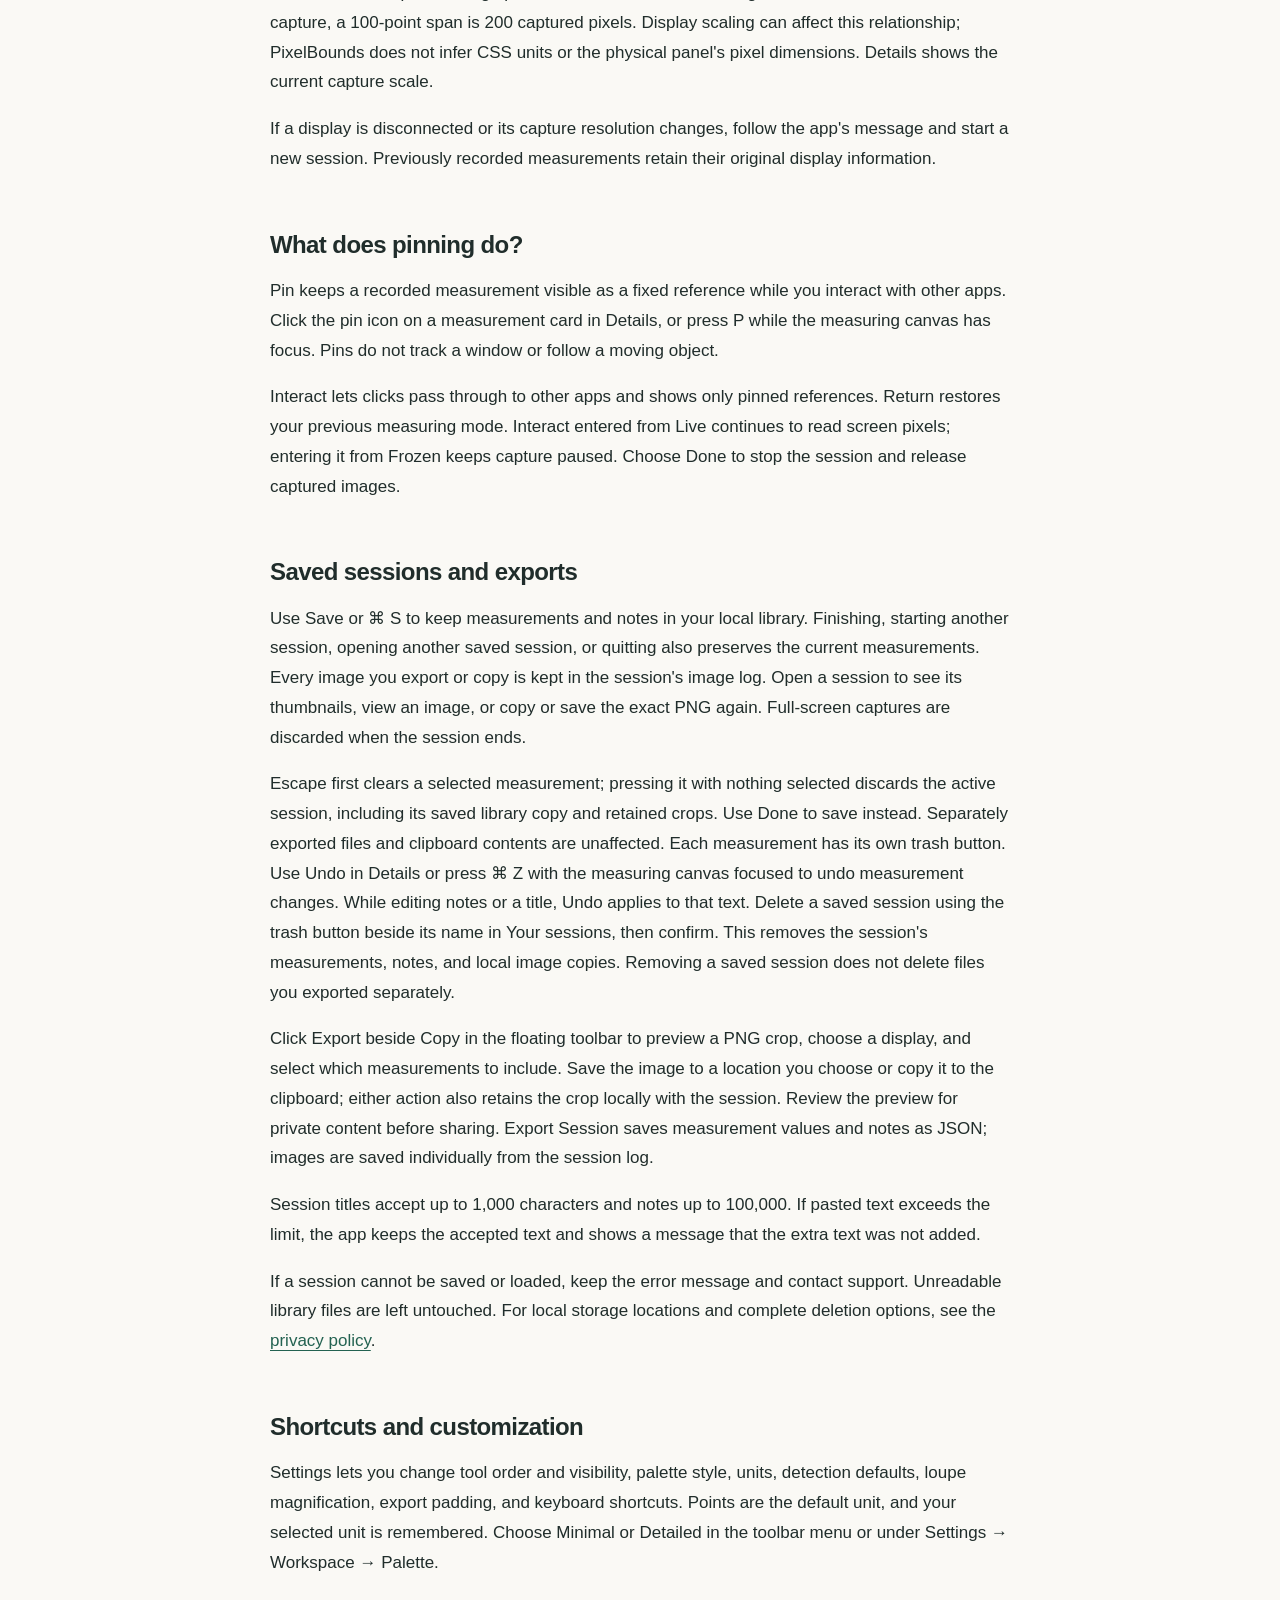
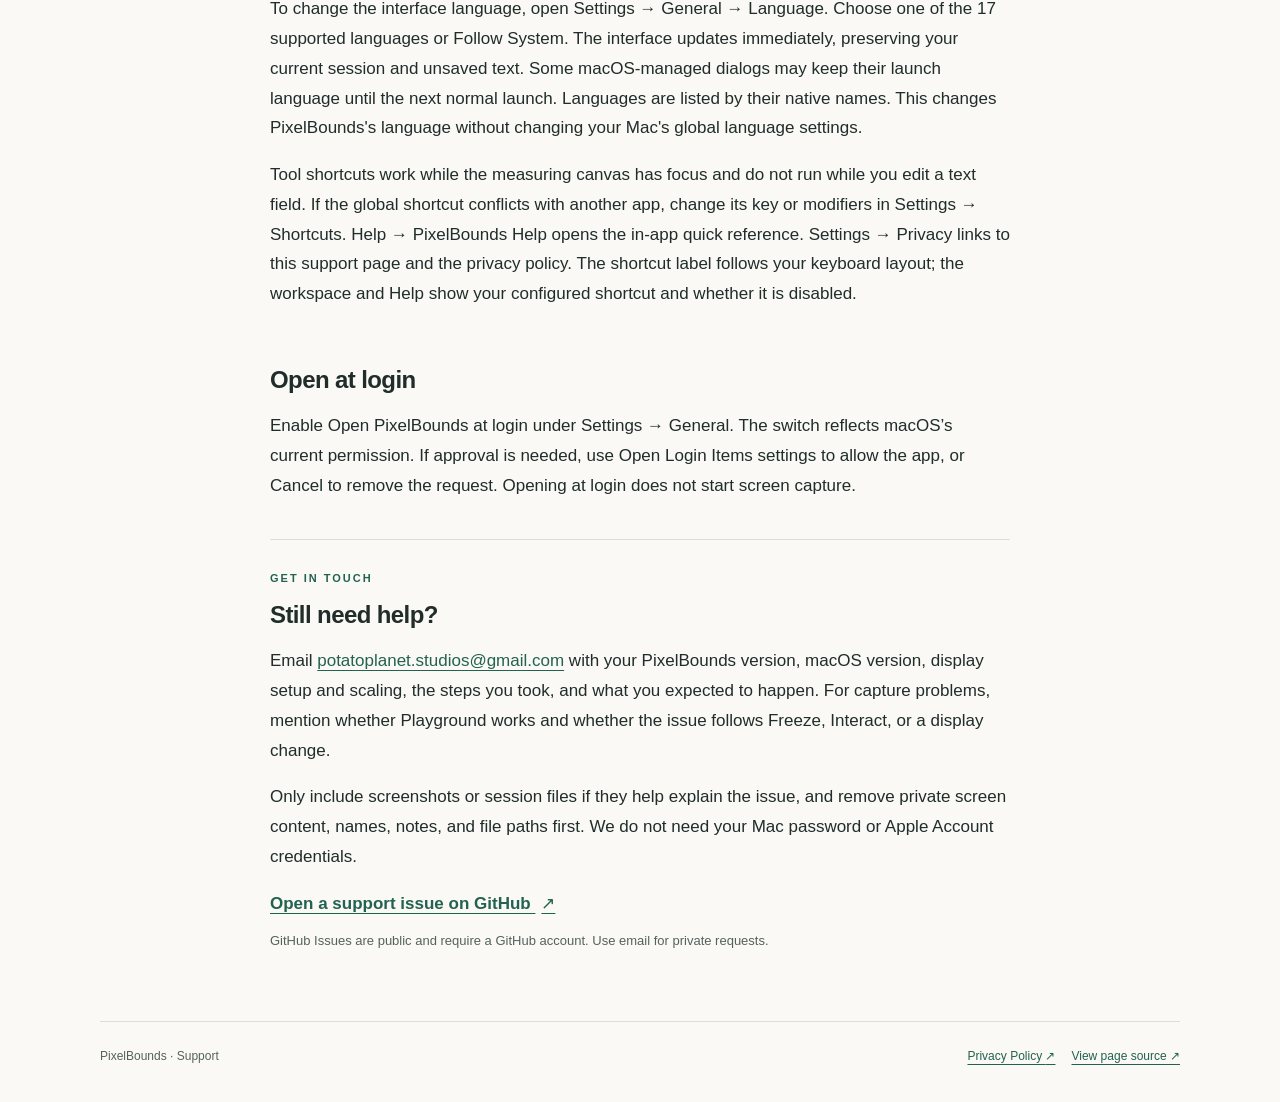
==== commit a1f0c4f8: "Document StoreKit privacy and current trial support" ====
--- a/support.html
+++ b/support.html
@@ -25,15 +25,16 @@
         <p class="eyebrow">A LITTLE HELP WITH THE DETAILS.</p>
         <h1>Support</h1>
         <p class="lead">Help with measuring your screen, keeping useful references, and sharing the result. If you still need a hand, get in touch below.</p>
-        <p class="updated">Last updated: <time datetime="2026-10-19">October 19, 2026</time></p>
+        <p class="updated">Last updated: <time datetime="2026-10-28">October 28, 2026</time></p>
       </div>
       <aside class="overview" aria-label="Contact support">
         <p>Contact PixelBounds support</p>
-        <a class="contact-link" href="mailto:potatoplanet.studios@gmail.com?subject=Screen%20Ruler%20support">potatoplanet.studios@gmail.com</a>
-        <p class="contact-note">For app questions, private support, feedback, and feature requests. You can also <a href="https://github.com/potatoplaneta/screen-ruler-privacy/issues/new?title=Screen%20Ruler%20support">open a public GitHub issue</a>.</p>
+        <a class="contact-link" href="mailto:potatoplanet.studios@gmail.com?subject=PixelBounds%20support">potatoplanet.studios@gmail.com</a>
+        <p class="contact-note">For app questions, private support, feedback, and feature requests. You can also <a href="https://github.com/potatoplaneta/screen-ruler-privacy/issues/new?title=PixelBounds%20support">open a public GitHub issue</a>.</p>
       </aside>
       <nav class="contents" aria-label="Support topics">
         <a href="#getting-started">Getting started</a>
+        <a href="#purchases">Trial and purchases</a>
         <a href="#permissions">Permissions</a>
         <a href="#measurement">Measuring</a>
         <a href="#displays">Displays and units</a>
@@ -47,6 +48,12 @@
         <p>Auto measures along the pointer's row and column; click to keep the preview. Drag with Box to measure a rectangle, or with Distance to measure between two points. Click with H Guide or V Guide to place a reference line. Open Details for exact values, detection controls, and your measurement list.</p>
         <p>PixelBounds stays in the menu bar while running. Its Dock icon appears while the workspace, Settings, or another regular window is open, and stays available for minimized or hidden windows. When only the measuring panels remain, the Dock icon disappears. Closing a window does not end a measurement.</p>
         <p>Use the menu-bar commands <strong>New measurement</strong>, <strong>Open PixelBounds</strong>, and <strong>Settings…</strong> to get back to work. The global shortcut also remains available. Choose Done to end the current session, or Quit PixelBounds to exit the app.</p>
+      </section>
+      <section id="purchases">
+        <h2>Trial, full version, and restore</h2>
+        <p>Starting a new screen measurement requires an active 7-day trial or the full version. Activate the free trial explicitly through the App Store, or choose the one-time full-version purchase. The current storefront price appears before purchase. There is no subscription or automatic charge when the trial ends.</p>
+        <p>After the trial, Playground, saved sessions, existing images, copying and exporting saved data remain available. An active measurement can finish safely. Restoring or reinstalling does not restart the trial.</p>
+        <p>Open <strong>Settings → Purchase</strong> to view your status or choose <strong>Restore purchases</strong>. Use the Apple Account that made the purchase. If the store is unavailable, try again when it is reachable; a verified existing purchase does not require a new payment. Pending purchases unlock after Apple confirms approval. Contact support if access still looks incorrect; never send your payment-card details or Apple Account password.</p>
       </section>
       <section id="permissions">
         <h2>Screen access is missing</h2>
@@ -82,7 +89,7 @@
       <section id="sessions">
         <h2>Saved sessions and exports</h2>
         <p>Use Save or ⌘ S to keep measurements and notes in your local library. Finishing, starting another session, opening another saved session, or quitting also preserves the current measurements. Every image you export or copy is kept in the session's image log. Open a session to see its thumbnails, view an image, or copy or save the exact PNG again. Full-screen captures are discarded when the session ends.</p>
-        <p>Each measurement has its own trash button. Use Undo in Details or press ⌘ Z with the measuring canvas focused to undo measurement changes. While editing notes or a title, Undo applies to that text. Delete a saved session using the trash button beside its name in Your sessions, then confirm. This removes the session's measurements, notes, and local image copies. Removing a saved session does not delete files you exported separately.</p>
+        <p>Escape first clears a selected measurement; pressing it with nothing selected discards the active session, including its saved library copy and retained crops. Use Done to save instead. Separately exported files and clipboard contents are unaffected. Each measurement has its own trash button. Use Undo in Details or press ⌘ Z with the measuring canvas focused to undo measurement changes. While editing notes or a title, Undo applies to that text. Delete a saved session using the trash button beside its name in Your sessions, then confirm. This removes the session's measurements, notes, and local image copies. Removing a saved session does not delete files you exported separately.</p>
         <p>Click Export beside Copy in the floating toolbar to preview a PNG crop, choose a display, and select which measurements to include. Save the image to a location you choose or copy it to the clipboard; either action also retains the crop locally with the session. Review the preview for private content before sharing. Export Session saves measurement values and notes as JSON; images are saved individually from the session log.</p>
         <p>Session titles accept up to 1,000 characters and notes up to 100,000. If pasted text exceeds the limit, the app keeps the accepted text and shows a message that the extra text was not added.</p>
         <p>If a session cannot be saved or loaded, keep the error message and contact support. Unreadable library files are left untouched. For local storage locations and complete deletion options, see the <a href="./#your-choices">privacy policy</a>.</p>
@@ -91,7 +98,7 @@
         <h2>Shortcuts and customization</h2>
         <p>Settings lets you change tool order and visibility, palette style, units, detection defaults, loupe magnification, export padding, and keyboard shortcuts. Points are the default unit, and your selected unit is remembered. Choose Minimal or Detailed in the toolbar menu or under Settings → Workspace → Palette.</p>
         <p>To change the interface language, open Settings → General → Language. Choose one of the 17 supported languages or Follow System. The interface updates immediately, preserving your current session and unsaved text. Some macOS-managed dialogs may keep their launch language until the next normal launch. Languages are listed by their native names. This changes PixelBounds's language without changing your Mac's global language settings.</p>
-        <p>Tool shortcuts work while the measuring canvas has focus and do not run while you edit a text field. If the global shortcut conflicts with another app, change its key or modifiers in Settings → Shortcuts. Help → PixelBounds Help and Settings → Privacy → Open help contain the in-app quick reference. The shortcut label follows your keyboard layout; the workspace and Help show your configured shortcut and whether it is disabled.</p>
+        <p>Tool shortcuts work while the measuring canvas has focus and do not run while you edit a text field. If the global shortcut conflicts with another app, change its key or modifiers in Settings → Shortcuts. Help → PixelBounds Help opens the in-app quick reference. Settings → Privacy links to this support page and the privacy policy. The shortcut label follows your keyboard layout; the workspace and Help show your configured shortcut and whether it is disabled.</p>
       </section>
       <section id="login">
         <h2>Open at login</h2>
@@ -100,9 +107,9 @@
       <section id="contact" class="contact">
         <p class="eyebrow">GET IN TOUCH</p>
         <h2>Still need help?</h2>
-        <p>Email <a href="mailto:potatoplanet.studios@gmail.com?subject=Screen%20Ruler%20support">potatoplanet.studios@gmail.com</a> with your PixelBounds version, macOS version, display setup and scaling, the steps you took, and what you expected to happen. For capture problems, mention whether Playground works and whether the issue follows Freeze, Interact, or a display change.</p>
+        <p>Email <a href="mailto:potatoplanet.studios@gmail.com?subject=PixelBounds%20support">potatoplanet.studios@gmail.com</a> with your PixelBounds version, macOS version, display setup and scaling, the steps you took, and what you expected to happen. For capture problems, mention whether Playground works and whether the issue follows Freeze, Interact, or a display change.</p>
         <p>Only include screenshots or session files if they help explain the issue, and remove private screen content, names, notes, and file paths first. We do not need your Mac password or Apple Account credentials.</p>
-        <a class="contact-link" href="https://github.com/potatoplaneta/screen-ruler-privacy/issues/new?title=Screen%20Ruler%20support">Open a support issue on GitHub <span aria-hidden="true">↗</span></a>
+        <a class="contact-link" href="https://github.com/potatoplaneta/screen-ruler-privacy/issues/new?title=PixelBounds%20support">Open a support issue on GitHub <span aria-hidden="true">↗</span></a>
         <p class="contact-note">GitHub Issues are public and require a GitHub account. Use email for private requests.</p>
       </section>
     </main>
